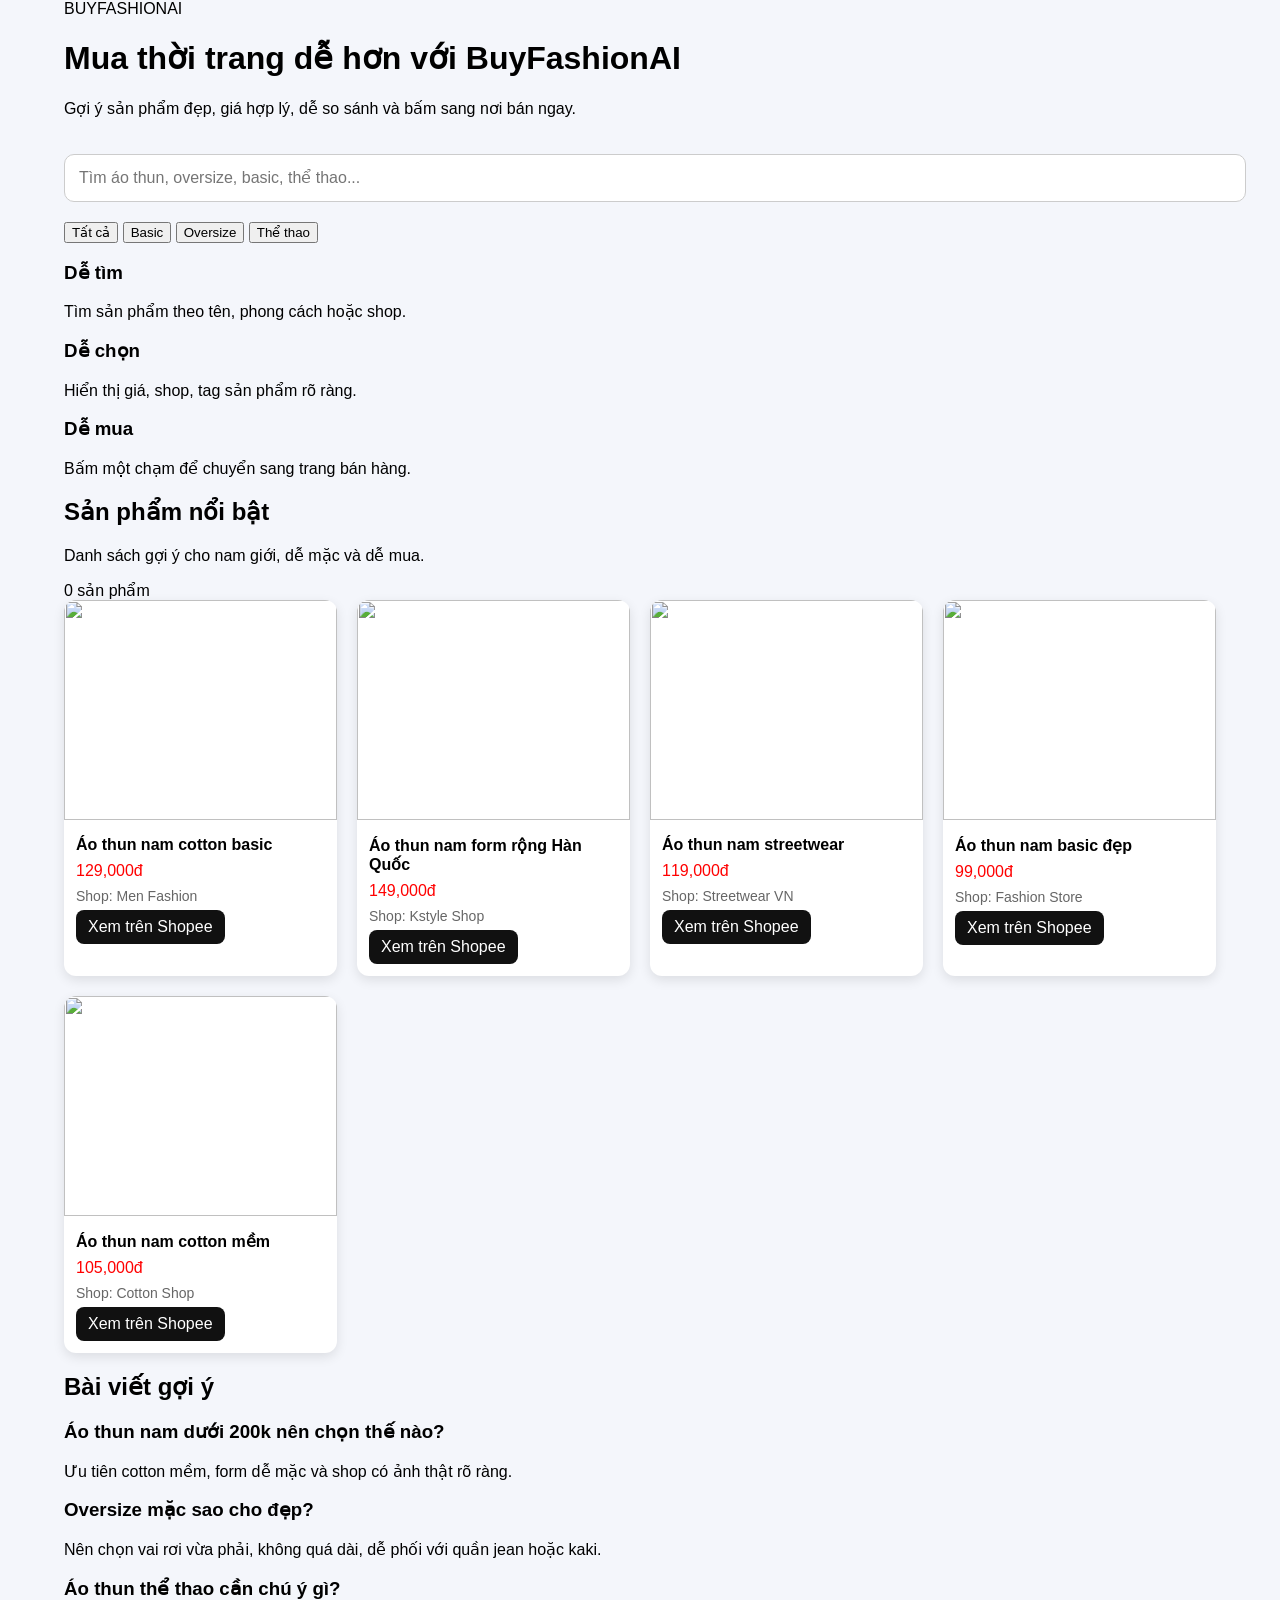
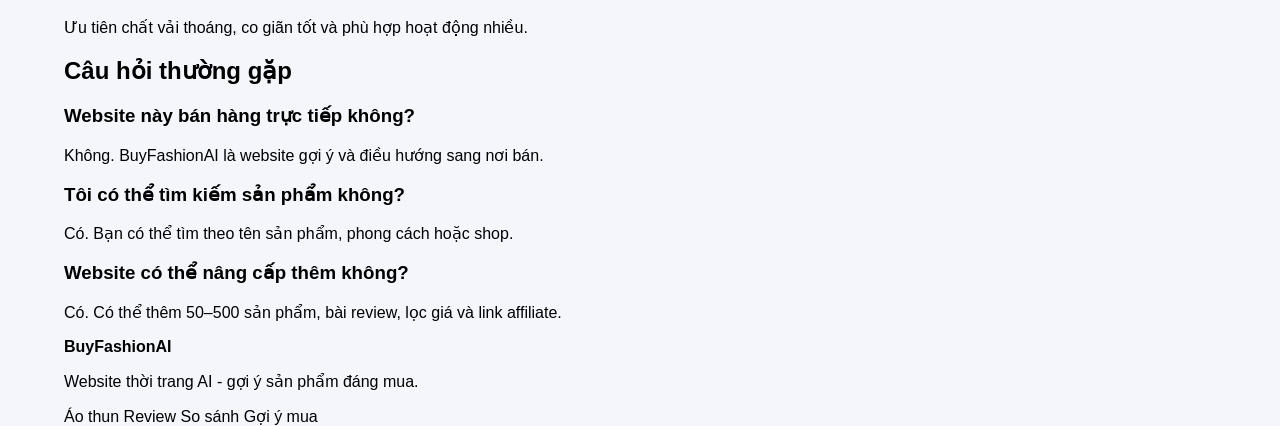
==== index.html @ 0eb7b639 "Update index.html" ====
<!DOCTYPE html>
<html lang="vi">
<head>
  <meta charset="UTF-8" />
  <meta name="viewport" content="width=device-width, initial-scale=1.0" />
  <title>BuyFashionAI</title>
  <meta name="description" content="BuyFashionAI - Website gợi ý sản phẩm thời trang đáng mua, dễ tìm kiếm, dễ chọn mua." />
  <link rel="stylesheet" href="style.css" />
</head>
<body>
  <header class="hero">
    <div class="container">
      <div class="top-badge">BUYFASHIONAI</div>
      <h1>Mua thời trang dễ hơn với BuyFashionAI</h1>
      <p class="hero-text">
        Gợi ý sản phẩm đẹp, giá hợp lý, dễ so sánh và bấm sang nơi bán ngay.
      </p>

      <div class="search-box">
        <input id="searchInput" type="text" placeholder="Tìm áo thun, oversize, basic, thể thao..." />
      </div>

      <div class="filter-row">
        <button class="filter-btn active" data-filter="all">Tất cả</button>
        <button class="filter-btn" data-filter="basic">Basic</button>
        <button class="filter-btn" data-filter="oversize">Oversize</button>
        <button class="filter-btn" data-filter="sport">Thể thao</button>
      </div>
    </div>
  </header>

  <main class="container">
    <section class="info-grid">
      <div class="info-card">
        <h3>Dễ tìm</h3>
        <p>Tìm sản phẩm theo tên, phong cách hoặc shop.</p>
      </div>
      <div class="info-card">
        <h3>Dễ chọn</h3>
        <p>Hiển thị giá, shop, tag sản phẩm rõ ràng.</p>
      </div>
      <div class="info-card">
        <h3>Dễ mua</h3>
        <p>Bấm một chạm để chuyển sang trang bán hàng.</p>
      </div>
    </section>

    <section class="section-head">
      <div>
        <h2>Sản phẩm nổi bật</h2>
        <p>Danh sách gợi ý cho nam giới, dễ mặc và dễ mua.</p>
      </div>
      <div class="count-box">
        <span id="resultCount">0</span> sản phẩm
      </div>
    </section>

    <section id="products" class="products"></section>

    <section class="review-section">
      <h2>Bài viết gợi ý</h2>
      <div class="review-grid">
        <article class="review-card">
          <h3>Áo thun nam dưới 200k nên chọn thế nào?</h3>
          <p>Ưu tiên cotton mềm, form dễ mặc và shop có ảnh thật rõ ràng.</p>
        </article>
        <article class="review-card">
          <h3>Oversize mặc sao cho đẹp?</h3>
          <p>Nên chọn vai rơi vừa phải, không quá dài, dễ phối với quần jean hoặc kaki.</p>
        </article>
        <article class="review-card">
          <h3>Áo thun thể thao cần chú ý gì?</h3>
          <p>Ưu tiên chất vải thoáng, co giãn tốt và phù hợp hoạt động nhiều.</p>
        </article>
      </div>
    </section>

    <section class="faq-section">
      <h2>Câu hỏi thường gặp</h2>
      <div class="faq-item">
        <h3>Website này bán hàng trực tiếp không?</h3>
        <p>Không. BuyFashionAI là website gợi ý và điều hướng sang nơi bán.</p>
      </div>
      <div class="faq-item">
        <h3>Tôi có thể tìm kiếm sản phẩm không?</h3>
        <p>Có. Bạn có thể tìm theo tên sản phẩm, phong cách hoặc shop.</p>
      </div>
      <div class="faq-item">
        <h3>Website có thể nâng cấp thêm không?</h3>
        <p>Có. Có thể thêm 50–500 sản phẩm, bài review, lọc giá và link affiliate.</p>
      </div>
    </section>
  </main>

  <footer class="footer">
    <div class="container footer-inner">
      <div>
        <strong>BuyFashionAI</strong>
        <p>Website thời trang AI - gợi ý sản phẩm đáng mua.</p>
      </div>
      <div class="footer-links">
        <span>Áo thun</span>
        <span>Review</span>
        <span>So sánh</span>
        <span>Gợi ý mua</span>
      </div>
    </div>
  </footer>

  <script src="script.js"></script>
</body>
</html>
---- style.css ----
body{
font-family:Arial;
margin:0;
background:#f4f6fb;
}

.header{
background:#111;
color:white;
text-align:center;
padding:30px;
}

.container{
width:90%;
max-width:1200px;
margin:auto;
}

#searchInput{
width:100%;
padding:14px;
margin:20px 0;
font-size:16px;
border-radius:10px;
border:1px solid #ccc;
}

.products{
display:grid;
grid-template-columns:repeat(auto-fill,minmax(220px,1fr));
gap:20px;
}

.product{
background:white;
border-radius:12px;
overflow:hidden;
box-shadow:0 4px 12px rgba(0,0,0,0.1);
}

.product img{
width:100%;
height:220px;
object-fit:cover;
}

.product-info{
padding:12px;
}

.product-name{
font-weight:bold;
}

.price{
color:red;
margin:8px 0;
}

.shop{
color:#666;
font-size:14px;
}

.btn{
display:inline-block;
background:#111;
color:white;
padding:8px 12px;
border-radius:8px;
text-decoration:none;
margin-top:6px;
}
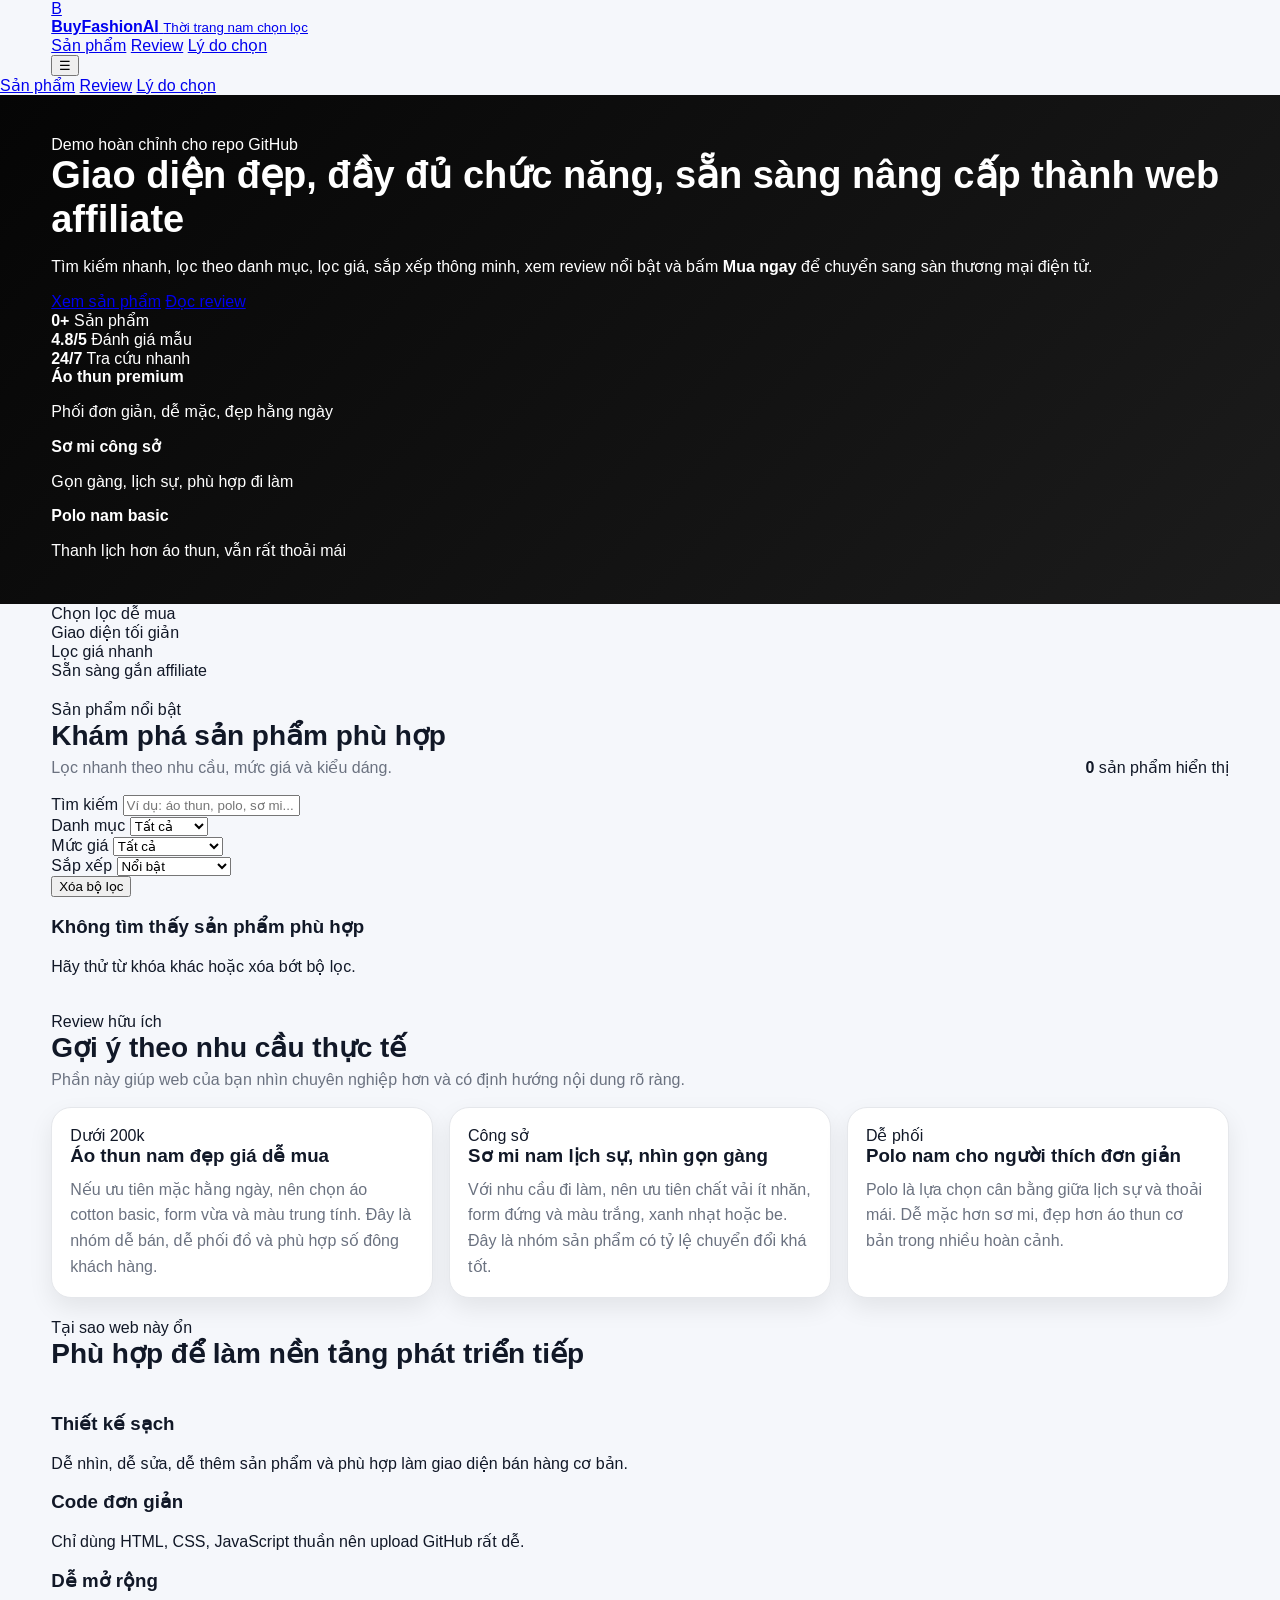
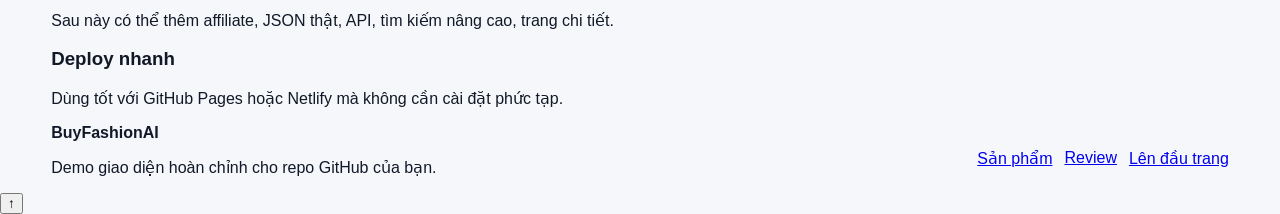
==== commit 18afae11: "Update index.html" ====
--- a/index.html
+++ b/index.html
@@ -3,110 +3,285 @@
 <head>
   <meta charset="UTF-8" />
   <meta name="viewport" content="width=device-width, initial-scale=1.0" />
-  <title>BuyFashionAI</title>
-  <meta name="description" content="BuyFashionAI - Website gợi ý sản phẩm thời trang đáng mua, dễ tìm kiếm, dễ chọn mua." />
+  <title>BuyFashionAI | Gợi ý thời trang thông minh</title>
+  <meta
+    name="description"
+    content="BuyFashionAI - Website gợi ý thời trang nam với giao diện hiện đại, tìm kiếm nhanh, lọc giá, sắp xếp sản phẩm và nút mua ngay."
+  />
+  <meta name="theme-color" content="#111111" />
   <link rel="stylesheet" href="style.css" />
 </head>
 <body>
-  <header class="hero">
-    <div class="container">
-      <div class="top-badge">BUYFASHIONAI</div>
-      <h1>Mua thời trang dễ hơn với BuyFashionAI</h1>
-      <p class="hero-text">
-        Gợi ý sản phẩm đẹp, giá hợp lý, dễ so sánh và bấm sang nơi bán ngay.
-      </p>
-
-      <div class="search-box">
-        <input id="searchInput" type="text" placeholder="Tìm áo thun, oversize, basic, thể thao..." />
-      </div>
-
-      <div class="filter-row">
-        <button class="filter-btn active" data-filter="all">Tất cả</button>
-        <button class="filter-btn" data-filter="basic">Basic</button>
-        <button class="filter-btn" data-filter="oversize">Oversize</button>
-        <button class="filter-btn" data-filter="sport">Thể thao</button>
-      </div>
+  <header class="site-header">
+    <div class="container header-inner">
+      <a href="#" class="brand">
+        <span class="brand-badge">B</span>
+        <div class="brand-text">
+          <strong>BuyFashionAI</strong>
+          <small>Thời trang nam chọn lọc</small>
+        </div>
+      </a>
+
+      <nav class="desktop-nav">
+        <a href="#products-section">Sản phẩm</a>
+        <a href="#reviews-section">Review</a>
+        <a href="#why-section">Lý do chọn</a>
+      </nav>
+
+      <button id="mobileMenuBtn" class="menu-btn" aria-label="Mở menu">
+        ☰
+      </button>
+    </div>
+
+    <div id="mobileMenu" class="mobile-menu">
+      <a href="#products-section">Sản phẩm</a>
+      <a href="#reviews-section">Review</a>
+      <a href="#why-section">Lý do chọn</a>
     </div>
   </header>
 
-  <main class="container">
-    <section class="info-grid">
-      <div class="info-card">
-        <h3>Dễ tìm</h3>
-        <p>Tìm sản phẩm theo tên, phong cách hoặc shop.</p>
-      </div>
-      <div class="info-card">
-        <h3>Dễ chọn</h3>
-        <p>Hiển thị giá, shop, tag sản phẩm rõ ràng.</p>
-      </div>
-      <div class="info-card">
-        <h3>Dễ mua</h3>
-        <p>Bấm một chạm để chuyển sang trang bán hàng.</p>
-      </div>
-    </section>
-
-    <section class="section-head">
-      <div>
-        <h2>Sản phẩm nổi bật</h2>
-        <p>Danh sách gợi ý cho nam giới, dễ mặc và dễ mua.</p>
-      </div>
-      <div class="count-box">
-        <span id="resultCount">0</span> sản phẩm
-      </div>
-    </section>
-
-    <section id="products" class="products"></section>
-
-    <section class="review-section">
-      <h2>Bài viết gợi ý</h2>
-      <div class="review-grid">
-        <article class="review-card">
-          <h3>Áo thun nam dưới 200k nên chọn thế nào?</h3>
-          <p>Ưu tiên cotton mềm, form dễ mặc và shop có ảnh thật rõ ràng.</p>
-        </article>
-        <article class="review-card">
-          <h3>Oversize mặc sao cho đẹp?</h3>
-          <p>Nên chọn vai rơi vừa phải, không quá dài, dễ phối với quần jean hoặc kaki.</p>
-        </article>
-        <article class="review-card">
-          <h3>Áo thun thể thao cần chú ý gì?</h3>
-          <p>Ưu tiên chất vải thoáng, co giãn tốt và phù hợp hoạt động nhiều.</p>
-        </article>
-      </div>
-    </section>
-
-    <section class="faq-section">
-      <h2>Câu hỏi thường gặp</h2>
-      <div class="faq-item">
-        <h3>Website này bán hàng trực tiếp không?</h3>
-        <p>Không. BuyFashionAI là website gợi ý và điều hướng sang nơi bán.</p>
-      </div>
-      <div class="faq-item">
-        <h3>Tôi có thể tìm kiếm sản phẩm không?</h3>
-        <p>Có. Bạn có thể tìm theo tên sản phẩm, phong cách hoặc shop.</p>
-      </div>
-      <div class="faq-item">
-        <h3>Website có thể nâng cấp thêm không?</h3>
-        <p>Có. Có thể thêm 50–500 sản phẩm, bài review, lọc giá và link affiliate.</p>
+  <main>
+    <section class="hero">
+      <div class="container hero-grid">
+        <div class="hero-content">
+          <span class="tag">Demo hoàn chỉnh cho repo GitHub</span>
+          <h1>Giao diện đẹp, đầy đủ chức năng, sẵn sàng nâng cấp thành web affiliate</h1>
+          <p>
+            Tìm kiếm nhanh, lọc theo danh mục, lọc giá, sắp xếp thông minh, xem review nổi bật
+            và bấm <strong>Mua ngay</strong> để chuyển sang sàn thương mại điện tử.
+          </p>
+
+          <div class="hero-actions">
+            <a href="#products-section" class="btn btn-primary">Xem sản phẩm</a>
+            <a href="#reviews-section" class="btn btn-secondary">Đọc review</a>
+          </div>
+
+          <div class="hero-stats">
+            <div class="stat-card">
+              <strong id="heroProductCount">0+</strong>
+              <span>Sản phẩm</span>
+            </div>
+            <div class="stat-card">
+              <strong>4.8/5</strong>
+              <span>Đánh giá mẫu</span>
+            </div>
+            <div class="stat-card">
+              <strong>24/7</strong>
+              <span>Tra cứu nhanh</span>
+            </div>
+          </div>
+        </div>
+
+        <div class="hero-visual">
+          <div class="glass-card">
+            <div class="glass-top">
+              <span class="dot"></span>
+              <span class="dot"></span>
+              <span class="dot"></span>
+            </div>
+
+            <div class="glass-body">
+              <div class="mini-product">
+                <div class="mini-image mini1"></div>
+                <div>
+                  <strong>Áo thun premium</strong>
+                  <p>Phối đơn giản, dễ mặc, đẹp hằng ngày</p>
+                </div>
+              </div>
+              <div class="mini-product">
+                <div class="mini-image mini2"></div>
+                <div>
+                  <strong>Sơ mi công sở</strong>
+                  <p>Gọn gàng, lịch sự, phù hợp đi làm</p>
+                </div>
+              </div>
+              <div class="mini-product">
+                <div class="mini-image mini3"></div>
+                <div>
+                  <strong>Polo nam basic</strong>
+                  <p>Thanh lịch hơn áo thun, vẫn rất thoải mái</p>
+                </div>
+              </div>
+            </div>
+          </div>
+        </div>
+      </div>
+    </section>
+
+    <section class="trust-bar">
+      <div class="container trust-grid">
+        <div>Chọn lọc dễ mua</div>
+        <div>Giao diện tối giản</div>
+        <div>Lọc giá nhanh</div>
+        <div>Sẵn sàng gắn affiliate</div>
+      </div>
+    </section>
+
+    <section id="products-section" class="products-section">
+      <div class="container">
+        <div class="section-head">
+          <div>
+            <span class="section-kicker">Sản phẩm nổi bật</span>
+            <h2>Khám phá sản phẩm phù hợp</h2>
+            <p>Lọc nhanh theo nhu cầu, mức giá và kiểu dáng.</p>
+          </div>
+          <div class="result-box">
+            <strong id="resultCount">0</strong>
+            <span>sản phẩm hiển thị</span>
+          </div>
+        </div>
+
+        <div class="filter-panel">
+          <div class="filter-grid">
+            <div class="filter-item filter-search">
+              <label for="searchInput">Tìm kiếm</label>
+              <input
+                id="searchInput"
+                type="text"
+                placeholder="Ví dụ: áo thun, polo, sơ mi..."
+              />
+            </div>
+
+            <div class="filter-item">
+              <label for="categoryFilter">Danh mục</label>
+              <select id="categoryFilter">
+                <option value="all">Tất cả</option>
+                <option value="Áo thun">Áo thun</option>
+                <option value="Áo polo">Áo polo</option>
+                <option value="Áo sơ mi">Áo sơ mi</option>
+                <option value="Hoodie">Hoodie</option>
+                <option value="Áo khoác">Áo khoác</option>
+              </select>
+            </div>
+
+            <div class="filter-item">
+              <label for="priceFilter">Mức giá</label>
+              <select id="priceFilter">
+                <option value="all">Tất cả</option>
+                <option value="150000">Dưới 150.000đ</option>
+                <option value="200000">Dưới 200.000đ</option>
+                <option value="300000">Dưới 300.000đ</option>
+                <option value="500000">Dưới 500.000đ</option>
+              </select>
+            </div>
+
+            <div class="filter-item">
+              <label for="sortFilter">Sắp xếp</label>
+              <select id="sortFilter">
+                <option value="featured">Nổi bật</option>
+                <option value="price-asc">Giá tăng dần</option>
+                <option value="price-desc">Giá giảm dần</option>
+                <option value="rating-desc">Đánh giá cao</option>
+                <option value="discount-desc">Giảm giá mạnh</option>
+              </select>
+            </div>
+          </div>
+
+          <div class="filter-actions">
+            <button id="clearFiltersBtn" class="btn btn-light">Xóa bộ lọc</button>
+          </div>
+        </div>
+
+        <div id="activeTags" class="active-tags"></div>
+
+        <div id="productsGrid" class="products-grid"></div>
+
+        <div id="emptyState" class="empty-state hidden">
+          <h3>Không tìm thấy sản phẩm phù hợp</h3>
+          <p>Hãy thử từ khóa khác hoặc xóa bớt bộ lọc.</p>
+        </div>
+      </div>
+    </section>
+
+    <section id="reviews-section" class="reviews-section">
+      <div class="container">
+        <div class="section-head">
+          <div>
+            <span class="section-kicker">Review hữu ích</span>
+            <h2>Gợi ý theo nhu cầu thực tế</h2>
+            <p>Phần này giúp web của bạn nhìn chuyên nghiệp hơn và có định hướng nội dung rõ ràng.</p>
+          </div>
+        </div>
+
+        <div class="review-grid">
+          <article class="review-card">
+            <span class="review-badge">Dưới 200k</span>
+            <h3>Áo thun nam đẹp giá dễ mua</h3>
+            <p>
+              Nếu ưu tiên mặc hằng ngày, nên chọn áo cotton basic, form vừa và màu trung tính.
+              Đây là nhóm dễ bán, dễ phối đồ và phù hợp số đông khách hàng.
+            </p>
+          </article>
+
+          <article class="review-card">
+            <span class="review-badge">Công sở</span>
+            <h3>Sơ mi nam lịch sự, nhìn gọn gàng</h3>
+            <p>
+              Với nhu cầu đi làm, nên ưu tiên chất vải ít nhăn, form đứng và màu trắng, xanh nhạt
+              hoặc be. Đây là nhóm sản phẩm có tỷ lệ chuyển đổi khá tốt.
+            </p>
+          </article>
+
+          <article class="review-card">
+            <span class="review-badge">Dễ phối</span>
+            <h3>Polo nam cho người thích đơn giản</h3>
+            <p>
+              Polo là lựa chọn cân bằng giữa lịch sự và thoải mái. Dễ mặc hơn sơ mi, đẹp hơn áo
+              thun cơ bản trong nhiều hoàn cảnh.
+            </p>
+          </article>
+        </div>
+      </div>
+    </section>
+
+    <section id="why-section" class="why-section">
+      <div class="container">
+        <div class="section-head">
+          <div>
+            <span class="section-kicker">Tại sao web này ổn</span>
+            <h2>Phù hợp để làm nền tảng phát triển tiếp</h2>
+          </div>
+        </div>
+
+        <div class="why-grid">
+          <div class="why-card">
+            <h3>Thiết kế sạch</h3>
+            <p>Dễ nhìn, dễ sửa, dễ thêm sản phẩm và phù hợp làm giao diện bán hàng cơ bản.</p>
+          </div>
+          <div class="why-card">
+            <h3>Code đơn giản</h3>
+            <p>Chỉ dùng HTML, CSS, JavaScript thuần nên upload GitHub rất dễ.</p>
+          </div>
+          <div class="why-card">
+            <h3>Dễ mở rộng</h3>
+            <p>Sau này có thể thêm affiliate, JSON thật, API, tìm kiếm nâng cao, trang chi tiết.</p>
+          </div>
+          <div class="why-card">
+            <h3>Deploy nhanh</h3>
+            <p>Dùng tốt với GitHub Pages hoặc Netlify mà không cần cài đặt phức tạp.</p>
+          </div>
+        </div>
       </div>
     </section>
   </main>
 
-  <footer class="footer">
+  <footer class="site-footer">
     <div class="container footer-inner">
       <div>
         <strong>BuyFashionAI</strong>
-        <p>Website thời trang AI - gợi ý sản phẩm đáng mua.</p>
+        <p>Demo giao diện hoàn chỉnh cho repo GitHub của bạn.</p>
       </div>
       <div class="footer-links">
-        <span>Áo thun</span>
-        <span>Review</span>
-        <span>So sánh</span>
-        <span>Gợi ý mua</span>
+        <a href="#products-section">Sản phẩm</a>
+        <a href="#reviews-section">Review</a>
+        <a href="#top">Lên đầu trang</a>
       </div>
     </div>
   </footer>
 
+  <button id="backToTop" class="back-to-top" aria-label="Lên đầu trang">↑</button>
+
+  <script src="data/products.js"></script>
   <script src="script.js"></script>
 </body>
 </html>
--- a/style.css
+++ b/style.css
@@ -1,74 +1,301 @@
-body{
-font-family:Arial;
-margin:0;
-background:#f4f6fb;
-}
-
-.header{
-background:#111;
-color:white;
-text-align:center;
-padding:30px;
-}
-
-.container{
-width:90%;
-max-width:1200px;
-margin:auto;
-}
-
-#searchInput{
-width:100%;
-padding:14px;
-margin:20px 0;
-font-size:16px;
-border-radius:10px;
-border:1px solid #ccc;
-}
-
-.products{
-display:grid;
-grid-template-columns:repeat(auto-fill,minmax(220px,1fr));
-gap:20px;
-}
-
-.product{
-background:white;
-border-radius:12px;
-overflow:hidden;
-box-shadow:0 4px 12px rgba(0,0,0,0.1);
-}
-
-.product img{
-width:100%;
-height:220px;
-object-fit:cover;
-}
-
-.product-info{
-padding:12px;
-}
-
-.product-name{
-font-weight:bold;
-}
-
-.price{
-color:red;
-margin:8px 0;
-}
-
-.shop{
-color:#666;
-font-size:14px;
-}
-
-.btn{
-display:inline-block;
-background:#111;
-color:white;
-padding:8px 12px;
-border-radius:8px;
-text-decoration:none;
-margin-top:6px;
-}
+ * {
+  box-sizing: border-box;
+}
+
+:root {
+  --bg: #f5f7fb;
+  --card: #ffffff;
+  --text: #111827;
+  --muted: #6b7280;
+  --line: #e5e7eb;
+  --dark: #111111;
+  --price: #dc2626;
+  --soft: #f1f5f9;
+  --shadow: 0 10px 24px rgba(0,0,0,0.08);
+}
+
+body {
+  margin: 0;
+  font-family: Arial, sans-serif;
+  background: var(--bg);
+  color: var(--text);
+}
+
+.container {
+  width: 92%;
+  max-width: 1180px;
+  margin: 0 auto;
+}
+
+.hero {
+  background: linear-gradient(135deg, #050505, #1c1c1c);
+  color: white;
+  padding: 40px 0 28px;
+}
+
+.top-badge {
+  display: inline-block;
+  padding: 8px 12px;
+  background: rgba(255,255,255,0.12);
+  border-radius: 999px;
+  font-size: 12px;
+  letter-spacing: 1px;
+  margin-bottom: 14px;
+}
+
+.hero h1 {
+  margin: 0 0 10px;
+  font-size: 38px;
+  line-height: 1.15;
+}
+
+.hero-text {
+  margin: 0 0 18px;
+  color: rgba(255,255,255,0.82);
+  max-width: 700px;
+  line-height: 1.6;
+}
+
+.search-box input {
+  width: 100%;
+  border: none;
+  outline: none;
+  border-radius: 18px;
+  padding: 16px 18px;
+  font-size: 16px;
+  margin-bottom: 16px;
+}
+
+.filter-row {
+  display: flex;
+  gap: 10px;
+  flex-wrap: wrap;
+}
+
+.filter-btn {
+  border: 1px solid rgba(255,255,255,0.24);
+  background: transparent;
+  color: white;
+  padding: 10px 14px;
+  border-radius: 999px;
+  cursor: pointer;
+}
+
+.filter-btn.active {
+  background: white;
+  color: #111;
+}
+
+.info-grid {
+  display: grid;
+  grid-template-columns: repeat(auto-fit, minmax(220px, 1fr));
+  gap: 16px;
+  margin: 24px 0 8px;
+}
+
+.info-card {
+  background: var(--card);
+  border: 1px solid var(--line);
+  border-radius: 20px;
+  padding: 18px;
+  box-shadow: var(--shadow);
+}
+
+.info-card h3 {
+  margin: 0 0 8px;
+}
+
+.info-card p {
+  margin: 0;
+  color: var(--muted);
+  line-height: 1.6;
+}
+
+.section-head {
+  display: flex;
+  justify-content: space-between;
+  align-items: end;
+  gap: 16px;
+  padding: 20px 0 18px;
+}
+
+.section-head h2 {
+  margin: 0 0 6px;
+  font-size: 28px;
+}
+
+.section-head p {
+  margin: 0;
+  color: var(--muted);
+}
+
+.count-box {
+  background: var(--card);
+  border: 1px solid var(--line);
+  border-radius: 14px;
+  padding: 10px 14px;
+  font-weight: bold;
+  white-space: nowrap;
+}
+
+.products {
+  display: grid;
+  grid-template-columns: repeat(auto-fit, minmax(235px, 1fr));
+  gap: 18px;
+  padding-bottom: 24px;
+}
+
+.product-card {
+  background: var(--card);
+  border-radius: 22px;
+  overflow: hidden;
+  border: 1px solid var(--line);
+  box-shadow: var(--shadow);
+}
+
+.product-image {
+  width: 100%;
+  height: 240px;
+  object-fit: cover;
+  display: block;
+  background: #ddd;
+}
+
+.product-body {
+  padding: 14px;
+}
+
+.product-tag {
+  display: inline-block;
+  font-size: 12px;
+  background: var(--soft);
+  color: #334155;
+  padding: 6px 10px;
+  border-radius: 999px;
+  margin-bottom: 10px;
+}
+
+.product-name {
+  font-size: 20px;
+  font-weight: bold;
+  margin: 0 0 10px;
+  line-height: 1.35;
+  min-height: 54px;
+}
+
+.product-price {
+  color: var(--price);
+  font-size: 28px;
+  font-weight: bold;
+  margin-bottom: 8px;
+}
+
+.product-shop {
+  color: var(--muted);
+  font-size: 14px;
+  margin-bottom: 14px;
+}
+
+.btn-main {
+  display: block;
+  text-align: center;
+  text-decoration: none;
+  background: var(--dark);
+  color: white;
+  padding: 12px 14px;
+  border-radius: 14px;
+  font-weight: bold;
+}
+
+.review-section,
+.faq-section {
+  margin: 10px 0 28px;
+}
+
+.review-section h2,
+.faq-section h2 {
+  margin-bottom: 16px;
+}
+
+.review-grid {
+  display: grid;
+  grid-template-columns: repeat(auto-fit, minmax(240px, 1fr));
+  gap: 16px;
+}
+
+.review-card,
+.faq-item {
+  background: white;
+  border: 1px solid var(--line);
+  border-radius: 20px;
+  padding: 18px;
+  box-shadow: var(--shadow);
+}
+
+.review-card h3,
+.faq-item h3 {
+  margin-top: 0;
+  margin-bottom: 10px;
+}
+
+.review-card p,
+.faq-item p {
+  margin: 0;
+  color: var(--muted);
+  line-height: 1.6;
+}
+
+.footer {
+  background: #0f172a;
+  color: white;
+  margin-top: 36px;
+  padding: 24px 0;
+}
+
+.footer-inner {
+  display: flex;
+  justify-content: space-between;
+  gap: 20px;
+  flex-wrap: wrap;
+}
+
+.footer p {
+  margin: 8px 0 0;
+  color: rgba(255,255,255,0.75);
+}
+
+.footer-links {
+  display: flex;
+  gap: 12px;
+  flex-wrap: wrap;
+  align-items: center;
+  color: rgba(255,255,255,0.88);
+}
+
+.no-result {
+  background: white;
+  padding: 18px;
+  border-radius: 16px;
+  border: 1px solid var(--line);
+  color: var(--muted);
+}
+
+@media (max-width: 640px) {
+  .hero h1 {
+    font-size: 30px;
+  }
+
+  .section-head {
+    flex-direction: column;
+    align-items: stretch;
+  }
+
+  .product-name {
+    font-size: 18px;
+    min-height: auto;
+  }
+
+  .product-price {
+    font-size: 24px;
+  }
+}
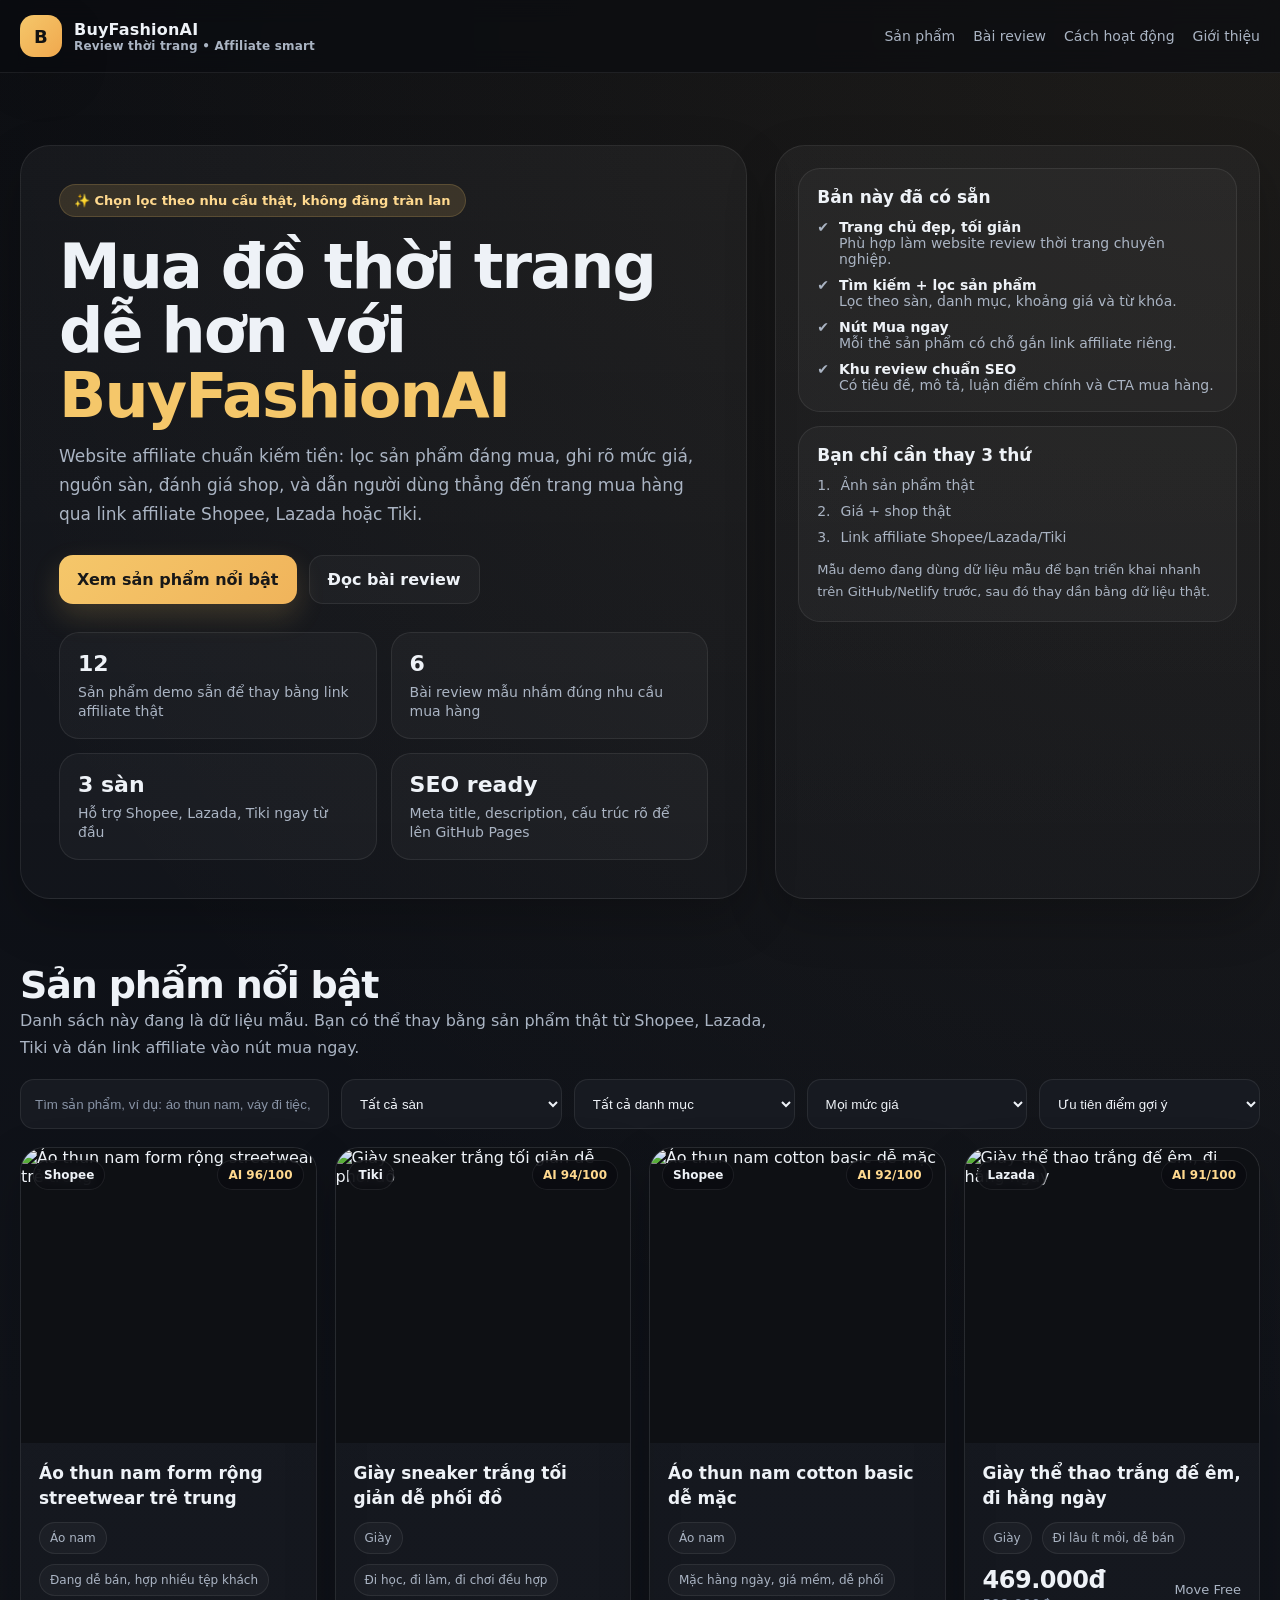
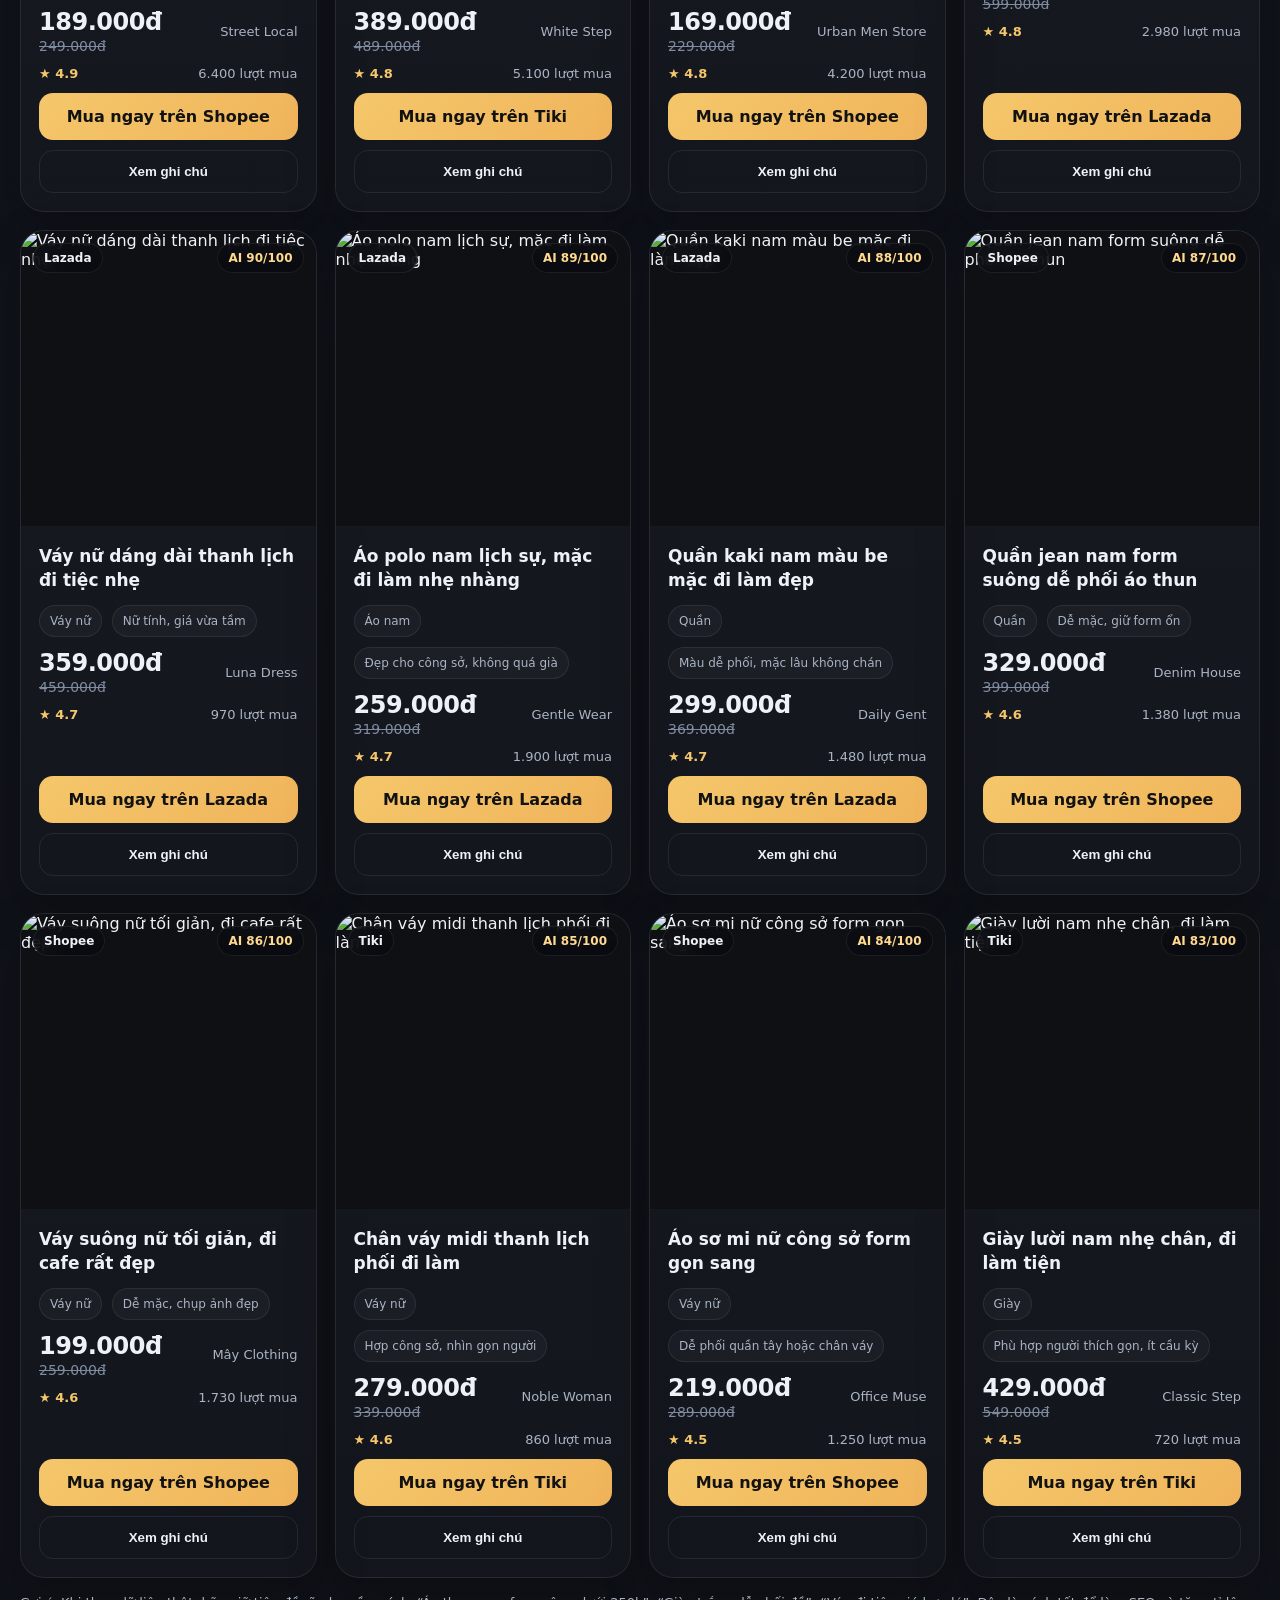
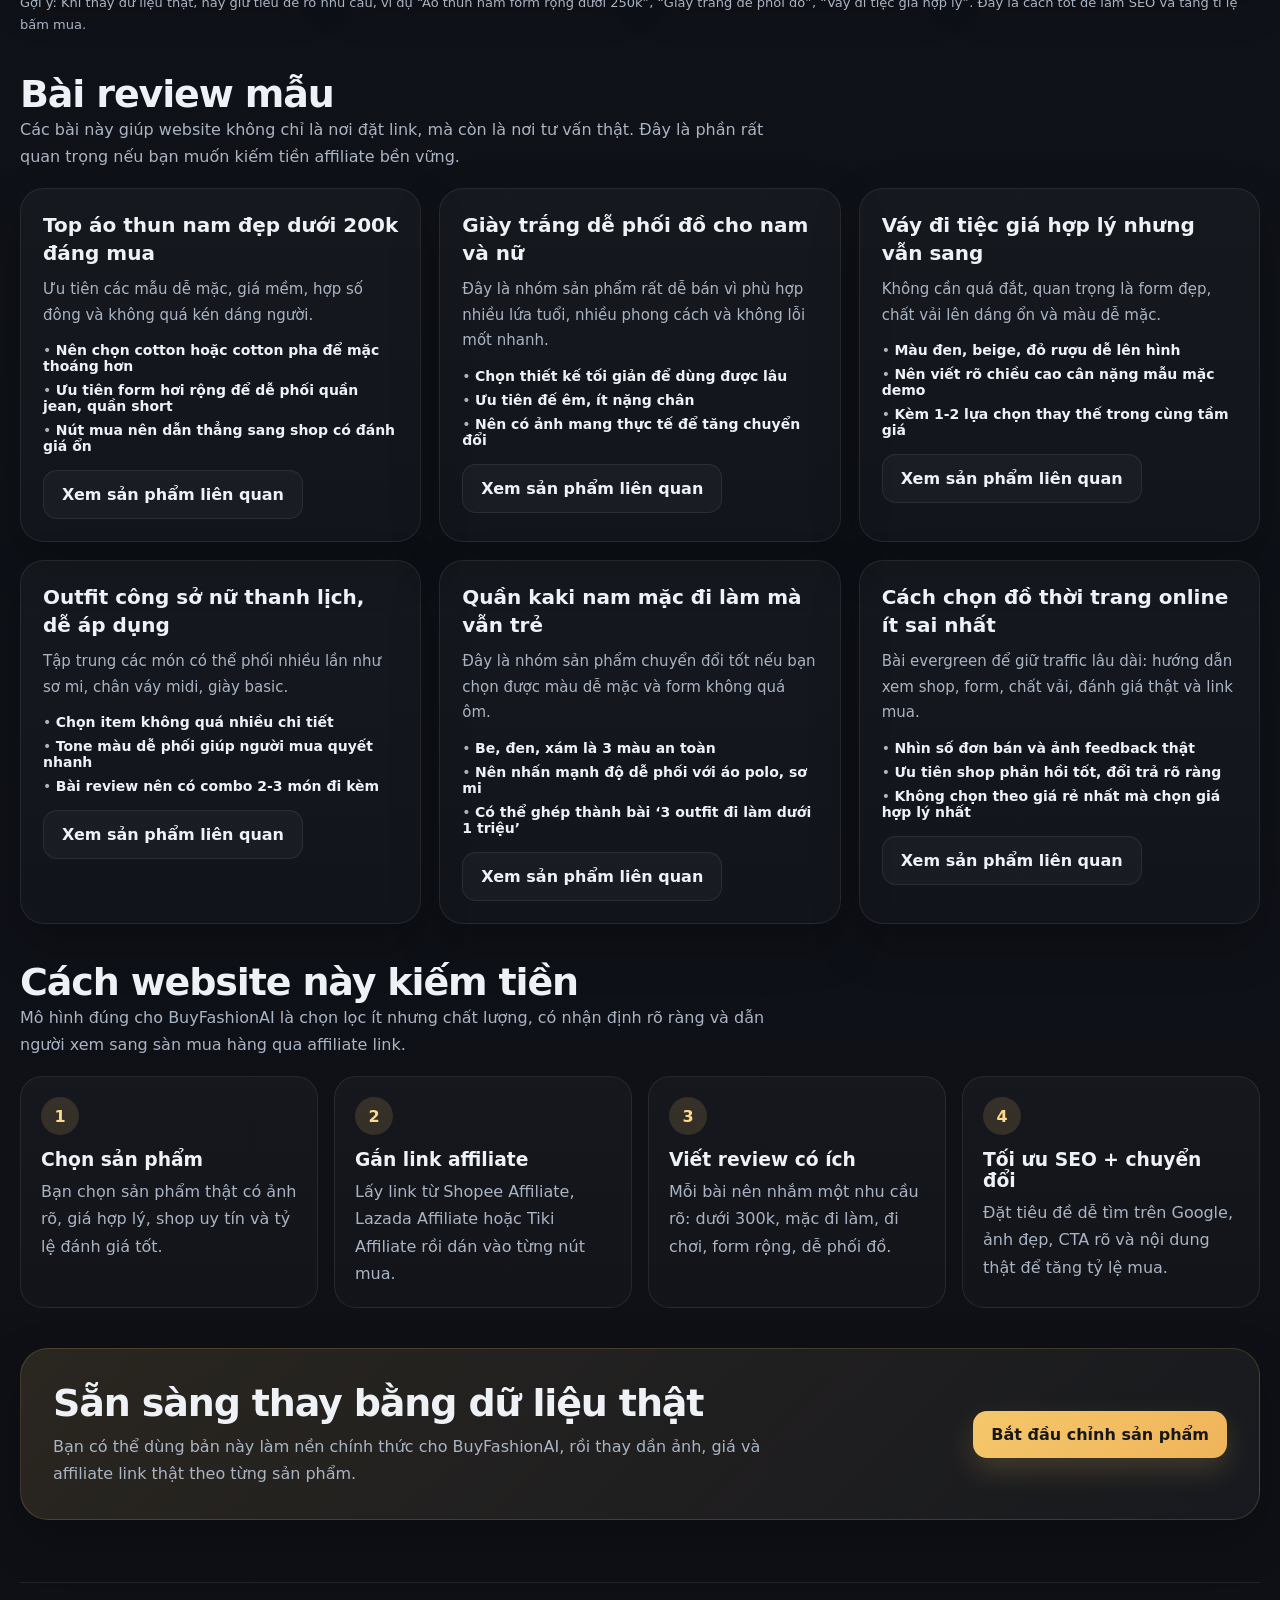
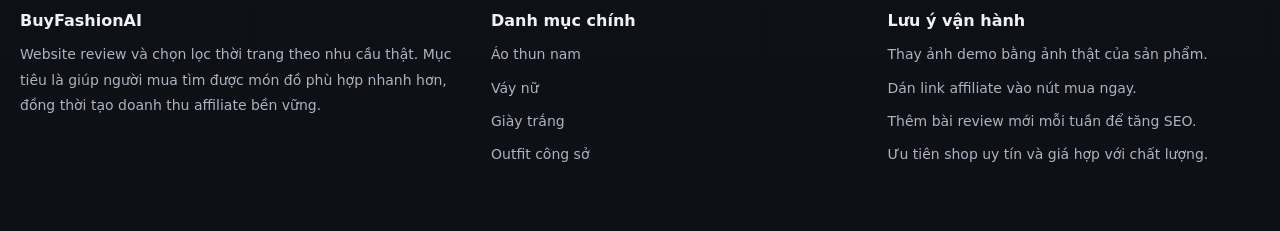
==== commit 770fdd8b: "Update index.html" ====
--- a/index.html
+++ b/index.html
@@ -1,287 +1,1123 @@
- <!DOCTYPE html>
+ <!doctype html>
 <html lang="vi">
 <head>
   <meta charset="UTF-8" />
   <meta name="viewport" content="width=device-width, initial-scale=1.0" />
-  <title>BuyFashionAI | Gợi ý thời trang thông minh</title>
-  <meta
-    name="description"
-    content="BuyFashionAI - Website gợi ý thời trang nam với giao diện hiện đại, tìm kiếm nhanh, lọc giá, sắp xếp sản phẩm và nút mua ngay."
-  />
+  <title>BuyFashionAI - Review thời trang, chọn đồ đáng mua</title>
+  <meta name="description" content="BuyFashionAI là website review và gợi ý thời trang theo nhu cầu thật: giá hợp lý, shop uy tín, ảnh thật, link mua nhanh tới Shopee, Lazada, Tiki." />
+  <meta name="keywords" content="BuyFashionAI, review thời trang, affiliate shopee, affiliate lazada, affiliate tiki, áo thun nam, váy nữ, giày trắng" />
   <meta name="theme-color" content="#111111" />
-  <link rel="stylesheet" href="style.css" />
+  <meta property="og:title" content="BuyFashionAI" />
+  <meta property="og:description" content="Review thời trang thông minh, chọn nhanh sản phẩm đáng mua." />
+  <meta property="og:type" content="website" />
+  <style>
+    :root {
+      --bg: #0f1115;
+      --panel: #171a21;
+      --card: #1d212b;
+      --soft: #252b38;
+      --text: #eef2f7;
+      --muted: #aab4c3;
+      --line: rgba(255,255,255,0.08);
+      --brand: #f5c76a;
+      --brand-2: #ffd98f;
+      --danger: #ff7878;
+      --ok: #8fd694;
+      --shadow: 0 20px 50px rgba(0,0,0,0.22);
+      --radius: 22px;
+      --radius-sm: 14px;
+      --max: 1240px;
+    }
+
+    * { box-sizing: border-box; }
+    html { scroll-behavior: smooth; }
+    body {
+      margin: 0;
+      font-family: Inter, ui-sans-serif, system-ui, -apple-system, BlinkMacSystemFont, "Segoe UI", sans-serif;
+      background:
+        radial-gradient(circle at top right, rgba(245, 199, 106, 0.08), transparent 28%),
+        linear-gradient(180deg, #0b0d12, #10131a 28%, #0e1016 100%);
+      color: var(--text);
+    }
+
+    a { color: inherit; text-decoration: none; }
+    img { display: block; max-width: 100%; }
+    .container { width: min(var(--max), calc(100% - 32px)); margin: 0 auto; }
+
+    .nav {
+      position: sticky;
+      top: 0;
+      z-index: 50;
+      backdrop-filter: blur(12px);
+      background: rgba(10, 12, 17, 0.7);
+      border-bottom: 1px solid var(--line);
+    }
+
+    .nav-inner {
+      display: flex;
+      align-items: center;
+      justify-content: space-between;
+      gap: 16px;
+      min-height: 72px;
+    }
+
+    .logo {
+      display: flex;
+      align-items: center;
+      gap: 12px;
+      font-weight: 800;
+      letter-spacing: 0.2px;
+    }
+
+    .logo-mark {
+      width: 42px;
+      height: 42px;
+      border-radius: 14px;
+      display: grid;
+      place-items: center;
+      background: linear-gradient(135deg, var(--brand), #f0a84e);
+      color: #121212;
+      font-size: 18px;
+      box-shadow: var(--shadow);
+    }
+
+    .nav-links {
+      display: flex;
+      gap: 18px;
+      color: var(--muted);
+      font-size: 14px;
+      flex-wrap: wrap;
+      justify-content: flex-end;
+    }
+
+    .nav-links a:hover { color: var(--text); }
+
+    .hero {
+      padding: 72px 0 36px;
+    }
+
+    .hero-grid {
+      display: grid;
+      grid-template-columns: 1.2fr 0.8fr;
+      gap: 28px;
+      align-items: stretch;
+    }
+
+    .hero-card, .hero-side {
+      background: linear-gradient(180deg, rgba(255,255,255,0.04), rgba(255,255,255,0.02));
+      border: 1px solid var(--line);
+      border-radius: 30px;
+      box-shadow: var(--shadow);
+    }
+
+    .hero-card {
+      padding: 38px;
+      position: relative;
+      overflow: hidden;
+    }
+
+    .badge {
+      display: inline-flex;
+      align-items: center;
+      gap: 8px;
+      background: rgba(245, 199, 106, 0.14);
+      color: var(--brand-2);
+      border: 1px solid rgba(245, 199, 106, 0.18);
+      border-radius: 999px;
+      padding: 8px 14px;
+      font-size: 13px;
+      font-weight: 700;
+    }
+
+    h1 {
+      font-size: clamp(34px, 5vw, 62px);
+      line-height: 1.04;
+      margin: 18px 0 14px;
+      letter-spacing: -0.03em;
+    }
+
+    .hero p {
+      font-size: 17px;
+      line-height: 1.7;
+      color: var(--muted);
+      max-width: 760px;
+      margin: 0;
+    }
+
+    .hero-actions {
+      display: flex;
+      gap: 12px;
+      flex-wrap: wrap;
+      margin-top: 26px;
+    }
+
+    .btn {
+      border: 0;
+      outline: none;
+      border-radius: 14px;
+      padding: 14px 18px;
+      font-weight: 800;
+      cursor: pointer;
+      transition: transform .2s ease, opacity .2s ease, box-shadow .2s ease;
+      display: inline-flex;
+      align-items: center;
+      justify-content: center;
+      gap: 10px;
+    }
+
+    .btn:hover { transform: translateY(-1px); }
+    .btn-primary {
+      background: linear-gradient(135deg, var(--brand), #f0b45b);
+      color: #181818;
+      box-shadow: 0 12px 28px rgba(245,199,106,0.18);
+    }
+    .btn-secondary {
+      background: rgba(255,255,255,0.03);
+      color: var(--text);
+      border: 1px solid var(--line);
+    }
+
+    .hero-mini-grid {
+      display: grid;
+      grid-template-columns: repeat(2,1fr);
+      gap: 14px;
+      margin-top: 28px;
+    }
+
+    .mini-card {
+      background: rgba(255,255,255,0.03);
+      border: 1px solid var(--line);
+      border-radius: 20px;
+      padding: 18px;
+    }
+
+    .mini-card strong { display: block; font-size: 22px; margin-bottom: 6px; }
+    .mini-card span { color: var(--muted); font-size: 14px; }
+
+    .hero-side {
+      padding: 22px;
+      display: grid;
+      gap: 14px;
+      align-content: start;
+    }
+
+    .side-block {
+      background: rgba(255,255,255,0.03);
+      border: 1px solid var(--line);
+      border-radius: 22px;
+      padding: 18px;
+    }
+
+    .side-title {
+      margin: 0 0 12px;
+      font-size: 17px;
+    }
+
+    .check-list {
+      list-style: none;
+      padding: 0;
+      margin: 0;
+      display: grid;
+      gap: 10px;
+      color: var(--muted);
+      font-size: 14px;
+    }
+
+    .check-list li {
+      display: flex;
+      gap: 10px;
+      align-items: flex-start;
+    }
+
+    .check-list b { color: var(--text); }
+
+    .section {
+      padding: 28px 0 8px;
+    }
+
+    .section-head {
+      display: flex;
+      align-items: end;
+      justify-content: space-between;
+      gap: 16px;
+      margin-bottom: 18px;
+      flex-wrap: wrap;
+    }
+
+    .section h2 {
+      font-size: clamp(26px, 3vw, 38px);
+      margin: 0;
+      letter-spacing: -0.03em;
+    }
+
+    .section-sub {
+      color: var(--muted);
+      max-width: 760px;
+      line-height: 1.7;
+    }
+
+    .toolbar {
+      display: grid;
+      grid-template-columns: 1.4fr repeat(4, minmax(120px, 1fr));
+      gap: 12px;
+      margin: 16px 0 18px;
+    }
+
+    .field {
+      background: var(--panel);
+      border: 1px solid var(--line);
+      border-radius: 14px;
+      padding: 14px 14px;
+      color: var(--text);
+      width: 100%;
+      min-height: 50px;
+    }
+
+    .field::placeholder { color: #8893a5; }
+
+    .card-grid {
+      display: grid;
+      grid-template-columns: repeat(4, 1fr);
+      gap: 18px;
+    }
+
+    .product-card {
+      background: linear-gradient(180deg, rgba(255,255,255,0.03), rgba(255,255,255,0.02));
+      border: 1px solid var(--line);
+      border-radius: 24px;
+      overflow: hidden;
+      box-shadow: var(--shadow);
+      display: flex;
+      flex-direction: column;
+      min-height: 100%;
+    }
+
+    .product-media {
+      aspect-ratio: 1 / 1;
+      background: #0e1014;
+      overflow: hidden;
+      position: relative;
+    }
+
+    .product-media img {
+      width: 100%;
+      height: 100%;
+      object-fit: cover;
+      transition: transform .4s ease;
+    }
+
+    .product-card:hover .product-media img { transform: scale(1.04); }
+
+    .source-pill, .score-pill {
+      position: absolute;
+      top: 12px;
+      left: 12px;
+      background: rgba(10,12,17,0.82);
+      color: var(--text);
+      border: 1px solid var(--line);
+      border-radius: 999px;
+      padding: 7px 10px;
+      font-size: 12px;
+      font-weight: 700;
+      backdrop-filter: blur(8px);
+    }
+
+    .score-pill {
+      left: auto;
+      right: 12px;
+      color: var(--brand-2);
+    }
+
+    .product-body {
+      padding: 18px;
+      display: flex;
+      flex-direction: column;
+      gap: 12px;
+      flex: 1;
+    }
+
+    .product-title {
+      margin: 0;
+      font-size: 17px;
+      line-height: 1.45;
+      min-height: 48px;
+    }
+
+    .meta-row {
+      display: flex;
+      gap: 10px;
+      flex-wrap: wrap;
+      color: var(--muted);
+      font-size: 13px;
+    }
+
+    .tag {
+      display: inline-flex;
+      align-items: center;
+      gap: 8px;
+      padding: 8px 10px;
+      border-radius: 999px;
+      background: rgba(255,255,255,0.03);
+      border: 1px solid var(--line);
+      font-size: 12px;
+      color: var(--muted);
+    }
+
+    .price-row {
+      display: flex;
+      align-items: center;
+      justify-content: space-between;
+      gap: 12px;
+      flex-wrap: wrap;
+    }
+
+    .price {
+      font-size: 24px;
+      font-weight: 900;
+      letter-spacing: -0.02em;
+    }
+
+    .old-price {
+      color: #7f8ba0;
+      text-decoration: line-through;
+      font-size: 14px;
+      margin-top: 2px;
+    }
+
+    .shop {
+      color: var(--muted);
+      font-size: 13px;
+    }
+
+    .rating-row {
+      display: flex;
+      justify-content: space-between;
+      align-items: center;
+      gap: 12px;
+      font-size: 13px;
+    }
+
+    .stars { color: var(--brand); font-weight: 800; }
+
+    .card-actions {
+      display: grid;
+      grid-template-columns: 1fr;
+      gap: 10px;
+      margin-top: auto;
+    }
+
+    .btn-buy {
+      width: 100%;
+      background: linear-gradient(135deg, var(--brand), #f0b45b);
+      color: #121212;
+      padding: 14px 16px;
+      border-radius: 14px;
+      font-weight: 900;
+    }
+
+    .btn-outline {
+      width: 100%;
+      background: transparent;
+      color: var(--text);
+      border: 1px solid var(--line);
+      padding: 13px 16px;
+      border-radius: 14px;
+      font-weight: 800;
+    }
+
+    .review-grid {
+      display: grid;
+      grid-template-columns: repeat(3, 1fr);
+      gap: 18px;
+    }
+
+    .review-card {
+      background: linear-gradient(180deg, rgba(255,255,255,0.03), rgba(255,255,255,0.02));
+      border: 1px solid var(--line);
+      border-radius: 24px;
+      padding: 22px;
+      box-shadow: var(--shadow);
+    }
+
+    .review-card h3 {
+      margin: 0 0 10px;
+      font-size: 20px;
+      line-height: 1.4;
+    }
+
+    .review-card p {
+      margin: 0 0 14px;
+      color: var(--muted);
+      line-height: 1.7;
+      font-size: 15px;
+    }
+
+    .review-points {
+      display: grid;
+      gap: 8px;
+      margin-bottom: 16px;
+      font-size: 14px;
+      color: var(--muted);
+    }
+
+    .review-points span { color: var(--text); font-weight: 700; }
+
+    .steps {
+      display: grid;
+      grid-template-columns: repeat(4,1fr);
+      gap: 16px;
+    }
+
+    .step {
+      background: linear-gradient(180deg, rgba(255,255,255,0.03), rgba(255,255,255,0.02));
+      border: 1px solid var(--line);
+      border-radius: 22px;
+      padding: 20px;
+    }
+
+    .step-index {
+      width: 38px;
+      height: 38px;
+      border-radius: 50%;
+      display: grid;
+      place-items: center;
+      background: rgba(245,199,106,0.14);
+      color: var(--brand-2);
+      font-weight: 900;
+      margin-bottom: 14px;
+    }
+
+    .step h3 { margin: 0 0 8px; }
+    .step p { margin: 0; color: var(--muted); line-height: 1.7; }
+
+    .cta {
+      margin: 40px 0 12px;
+      padding: 32px;
+      border-radius: 28px;
+      background: linear-gradient(135deg, rgba(245,199,106,0.12), rgba(255,255,255,0.04));
+      border: 1px solid rgba(245,199,106,0.18);
+      box-shadow: var(--shadow);
+      display: flex;
+      justify-content: space-between;
+      gap: 20px;
+      align-items: center;
+      flex-wrap: wrap;
+    }
+
+    .cta h2 { margin: 0 0 8px; }
+    .cta p { margin: 0; color: var(--muted); max-width: 760px; line-height: 1.7; }
+
+    .footer {
+      padding: 42px 0 64px;
+      color: var(--muted);
+    }
+
+    .footer-grid {
+      display: grid;
+      grid-template-columns: 1.2fr 1fr 1fr;
+      gap: 24px;
+      border-top: 1px solid var(--line);
+      padding-top: 28px;
+    }
+
+    .footer h4 { color: var(--text); margin: 0 0 12px; }
+    .footer p, .footer li {
+      margin: 0;
+      line-height: 1.8;
+      font-size: 14px;
+    }
+
+    .footer ul {
+      list-style: none;
+      padding: 0;
+      margin: 0;
+      display: grid;
+      gap: 8px;
+    }
+
+    .empty {
+      display: none;
+      background: rgba(255,255,255,0.03);
+      border: 1px dashed var(--line);
+      border-radius: 22px;
+      padding: 26px;
+      color: var(--muted);
+      text-align: center;
+      margin-top: 10px;
+    }
+
+    .note {
+      margin-top: 14px;
+      color: var(--muted);
+      font-size: 13px;
+      line-height: 1.7;
+    }
+
+    @media (max-width: 1100px) {
+      .hero-grid, .footer-grid { grid-template-columns: 1fr; }
+      .card-grid { grid-template-columns: repeat(3, 1fr); }
+      .review-grid { grid-template-columns: repeat(2, 1fr); }
+      .steps { grid-template-columns: repeat(2, 1fr); }
+      .toolbar { grid-template-columns: 1fr 1fr 1fr; }
+    }
+
+    @media (max-width: 760px) {
+      .nav-inner { align-items: flex-start; padding: 12px 0; }
+      .nav-links { gap: 12px; }
+      .hero { padding-top: 36px; }
+      .hero-card { padding: 24px; }
+      .hero-mini-grid { grid-template-columns: 1fr; }
+      .card-grid, .review-grid, .steps, .toolbar { grid-template-columns: 1fr; }
+      .cta { padding: 24px; }
+      h1 { font-size: 36px; }
+    }
+  </style>
 </head>
 <body>
-  <header class="site-header">
-    <div class="container header-inner">
-      <a href="#" class="brand">
-        <span class="brand-badge">B</span>
-        <div class="brand-text">
-          <strong>BuyFashionAI</strong>
-          <small>Thời trang nam chọn lọc</small>
+  <nav class="nav">
+    <div class="container nav-inner">
+      <a class="logo" href="#top" aria-label="BuyFashionAI home">
+        <div class="logo-mark">B</div>
+        <div>
+          <div>BuyFashionAI</div>
+          <div style="font-size:12px;color:var(--muted);font-weight:600;">Review thời trang • Affiliate smart</div>
         </div>
       </a>
-
-      <nav class="desktop-nav">
-        <a href="#products-section">Sản phẩm</a>
-        <a href="#reviews-section">Review</a>
-        <a href="#why-section">Lý do chọn</a>
-      </nav>
-
-      <button id="mobileMenuBtn" class="menu-btn" aria-label="Mở menu">
-        ☰
-      </button>
+      <div class="nav-links">
+        <a href="#products">Sản phẩm</a>
+        <a href="#reviews">Bài review</a>
+        <a href="#how">Cách hoạt động</a>
+        <a href="#about">Giới thiệu</a>
+      </div>
     </div>
-
-    <div id="mobileMenu" class="mobile-menu">
-      <a href="#products-section">Sản phẩm</a>
-      <a href="#reviews-section">Review</a>
-      <a href="#why-section">Lý do chọn</a>
-    </div>
-  </header>
-
-  <main>
+  </nav>
+
+  <main id="top">
     <section class="hero">
       <div class="container hero-grid">
-        <div class="hero-content">
-          <span class="tag">Demo hoàn chỉnh cho repo GitHub</span>
-          <h1>Giao diện đẹp, đầy đủ chức năng, sẵn sàng nâng cấp thành web affiliate</h1>
+        <div class="hero-card">
+          <div class="badge">✨ Chọn lọc theo nhu cầu thật, không đăng tràn lan</div>
+          <h1>Mua đồ thời trang dễ hơn với <span style="color:var(--brand)">BuyFashionAI</span></h1>
           <p>
-            Tìm kiếm nhanh, lọc theo danh mục, lọc giá, sắp xếp thông minh, xem review nổi bật
-            và bấm <strong>Mua ngay</strong> để chuyển sang sàn thương mại điện tử.
+            Website affiliate chuẩn kiếm tiền: lọc sản phẩm đáng mua, ghi rõ mức giá, nguồn sàn, đánh giá shop,
+            và dẫn người dùng thẳng đến trang mua hàng qua link affiliate Shopee, Lazada hoặc Tiki.
           </p>
-
           <div class="hero-actions">
-            <a href="#products-section" class="btn btn-primary">Xem sản phẩm</a>
-            <a href="#reviews-section" class="btn btn-secondary">Đọc review</a>
-          </div>
-
-          <div class="hero-stats">
-            <div class="stat-card">
-              <strong id="heroProductCount">0+</strong>
-              <span>Sản phẩm</span>
+            <a class="btn btn-primary" href="#products">Xem sản phẩm nổi bật</a>
+            <a class="btn btn-secondary" href="#reviews">Đọc bài review</a>
+          </div>
+          <div class="hero-mini-grid">
+            <div class="mini-card">
+              <strong id="statProducts">12</strong>
+              <span>Sản phẩm demo sẵn để thay bằng link affiliate thật</span>
             </div>
-            <div class="stat-card">
-              <strong>4.8/5</strong>
-              <span>Đánh giá mẫu</span>
+            <div class="mini-card">
+              <strong>6</strong>
+              <span>Bài review mẫu nhắm đúng nhu cầu mua hàng</span>
             </div>
-            <div class="stat-card">
-              <strong>24/7</strong>
-              <span>Tra cứu nhanh</span>
+            <div class="mini-card">
+              <strong>3 sàn</strong>
+              <span>Hỗ trợ Shopee, Lazada, Tiki ngay từ đầu</span>
             </div>
+            <div class="mini-card">
+              <strong>SEO ready</strong>
+              <span>Meta title, description, cấu trúc rõ để lên GitHub Pages</span>
+            </div>
           </div>
         </div>
 
-        <div class="hero-visual">
-          <div class="glass-card">
-            <div class="glass-top">
-              <span class="dot"></span>
-              <span class="dot"></span>
-              <span class="dot"></span>
-            </div>
-
-            <div class="glass-body">
-              <div class="mini-product">
-                <div class="mini-image mini1"></div>
-                <div>
-                  <strong>Áo thun premium</strong>
-                  <p>Phối đơn giản, dễ mặc, đẹp hằng ngày</p>
-                </div>
-              </div>
-              <div class="mini-product">
-                <div class="mini-image mini2"></div>
-                <div>
-                  <strong>Sơ mi công sở</strong>
-                  <p>Gọn gàng, lịch sự, phù hợp đi làm</p>
-                </div>
-              </div>
-              <div class="mini-product">
-                <div class="mini-image mini3"></div>
-                <div>
-                  <strong>Polo nam basic</strong>
-                  <p>Thanh lịch hơn áo thun, vẫn rất thoải mái</p>
-                </div>
-              </div>
-            </div>
-          </div>
-        </div>
+        <aside class="hero-side">
+          <div class="side-block">
+            <h3 class="side-title">Bản này đã có sẵn</h3>
+            <ul class="check-list">
+              <li><span>✔</span><div><b>Trang chủ đẹp, tối giản</b><br/>Phù hợp làm website review thời trang chuyên nghiệp.</div></li>
+              <li><span>✔</span><div><b>Tìm kiếm + lọc sản phẩm</b><br/>Lọc theo sàn, danh mục, khoảng giá và từ khóa.</div></li>
+              <li><span>✔</span><div><b>Nút Mua ngay</b><br/>Mỗi thẻ sản phẩm có chỗ gắn link affiliate riêng.</div></li>
+              <li><span>✔</span><div><b>Khu review chuẩn SEO</b><br/>Có tiêu đề, mô tả, luận điểm chính và CTA mua hàng.</div></li>
+            </ul>
+          </div>
+          <div class="side-block">
+            <h3 class="side-title">Bạn chỉ cần thay 3 thứ</h3>
+            <ul class="check-list">
+              <li><span>1.</span><div>Ảnh sản phẩm thật</div></li>
+              <li><span>2.</span><div>Giá + shop thật</div></li>
+              <li><span>3.</span><div>Link affiliate Shopee/Lazada/Tiki</div></li>
+            </ul>
+            <div class="note">Mẫu demo đang dùng dữ liệu mẫu để bạn triển khai nhanh trên GitHub/Netlify trước, sau đó thay dần bằng dữ liệu thật.</div>
+          </div>
+        </aside>
       </div>
     </section>
 
-    <section class="trust-bar">
-      <div class="container trust-grid">
-        <div>Chọn lọc dễ mua</div>
-        <div>Giao diện tối giản</div>
-        <div>Lọc giá nhanh</div>
-        <div>Sẵn sàng gắn affiliate</div>
-      </div>
-    </section>
-
-    <section id="products-section" class="products-section">
+    <section class="section" id="products">
       <div class="container">
         <div class="section-head">
           <div>
-            <span class="section-kicker">Sản phẩm nổi bật</span>
-            <h2>Khám phá sản phẩm phù hợp</h2>
-            <p>Lọc nhanh theo nhu cầu, mức giá và kiểu dáng.</p>
-          </div>
-          <div class="result-box">
-            <strong id="resultCount">0</strong>
-            <span>sản phẩm hiển thị</span>
+            <h2>Sản phẩm nổi bật</h2>
+            <div class="section-sub">Danh sách này đang là dữ liệu mẫu. Bạn có thể thay bằng sản phẩm thật từ Shopee, Lazada, Tiki và dán link affiliate vào nút mua ngay.</div>
           </div>
         </div>
 
-        <div class="filter-panel">
-          <div class="filter-grid">
-            <div class="filter-item filter-search">
-              <label for="searchInput">Tìm kiếm</label>
-              <input
-                id="searchInput"
-                type="text"
-                placeholder="Ví dụ: áo thun, polo, sơ mi..."
-              />
-            </div>
-
-            <div class="filter-item">
-              <label for="categoryFilter">Danh mục</label>
-              <select id="categoryFilter">
-                <option value="all">Tất cả</option>
-                <option value="Áo thun">Áo thun</option>
-                <option value="Áo polo">Áo polo</option>
-                <option value="Áo sơ mi">Áo sơ mi</option>
-                <option value="Hoodie">Hoodie</option>
-                <option value="Áo khoác">Áo khoác</option>
-              </select>
-            </div>
-
-            <div class="filter-item">
-              <label for="priceFilter">Mức giá</label>
-              <select id="priceFilter">
-                <option value="all">Tất cả</option>
-                <option value="150000">Dưới 150.000đ</option>
-                <option value="200000">Dưới 200.000đ</option>
-                <option value="300000">Dưới 300.000đ</option>
-                <option value="500000">Dưới 500.000đ</option>
-              </select>
-            </div>
-
-            <div class="filter-item">
-              <label for="sortFilter">Sắp xếp</label>
-              <select id="sortFilter">
-                <option value="featured">Nổi bật</option>
-                <option value="price-asc">Giá tăng dần</option>
-                <option value="price-desc">Giá giảm dần</option>
-                <option value="rating-desc">Đánh giá cao</option>
-                <option value="discount-desc">Giảm giá mạnh</option>
-              </select>
-            </div>
-          </div>
-
-          <div class="filter-actions">
-            <button id="clearFiltersBtn" class="btn btn-light">Xóa bộ lọc</button>
-          </div>
+        <div class="toolbar">
+          <input class="field" id="searchInput" type="text" placeholder="Tìm sản phẩm, ví dụ: áo thun nam, váy đi tiệc, giày trắng..." />
+          <select class="field" id="sourceFilter">
+            <option value="all">Tất cả sàn</option>
+            <option value="Shopee">Shopee</option>
+            <option value="Lazada">Lazada</option>
+            <option value="Tiki">Tiki</option>
+          </select>
+          <select class="field" id="categoryFilter">
+            <option value="all">Tất cả danh mục</option>
+            <option value="Áo nam">Áo nam</option>
+            <option value="Váy nữ">Váy nữ</option>
+            <option value="Giày">Giày</option>
+            <option value="Quần">Quần</option>
+          </select>
+          <select class="field" id="priceFilter">
+            <option value="all">Mọi mức giá</option>
+            <option value="under200">Dưới 200k</option>
+            <option value="200to400">200k - 400k</option>
+            <option value="over400">Trên 400k</option>
+          </select>
+          <select class="field" id="sortFilter">
+            <option value="score">Ưu tiên điểm gợi ý</option>
+            <option value="priceAsc">Giá thấp đến cao</option>
+            <option value="priceDesc">Giá cao đến thấp</option>
+            <option value="rating">Ưu tiên đánh giá</option>
+          </select>
         </div>
 
-        <div id="activeTags" class="active-tags"></div>
-
-        <div id="productsGrid" class="products-grid"></div>
-
-        <div id="emptyState" class="empty-state hidden">
-          <h3>Không tìm thấy sản phẩm phù hợp</h3>
-          <p>Hãy thử từ khóa khác hoặc xóa bớt bộ lọc.</p>
-        </div>
+        <div class="card-grid" id="productGrid"></div>
+        <div class="empty" id="emptyState">Không tìm thấy sản phẩm phù hợp. Hãy đổi bộ lọc hoặc từ khóa.</div>
+        <div class="note">Gợi ý: Khi thay dữ liệu thật, hãy giữ tiêu đề rõ nhu cầu, ví dụ “Áo thun nam form rộng dưới 250k”, “Giày trắng dễ phối đồ”, “Váy đi tiệc giá hợp lý”. Đây là cách tốt để làm SEO và tăng tỉ lệ bấm mua.</div>
       </div>
     </section>
 
-    <section id="reviews-section" class="reviews-section">
+    <section class="section" id="reviews">
       <div class="container">
         <div class="section-head">
           <div>
-            <span class="section-kicker">Review hữu ích</span>
-            <h2>Gợi ý theo nhu cầu thực tế</h2>
-            <p>Phần này giúp web của bạn nhìn chuyên nghiệp hơn và có định hướng nội dung rõ ràng.</p>
+            <h2>Bài review mẫu</h2>
+            <div class="section-sub">Các bài này giúp website không chỉ là nơi đặt link, mà còn là nơi tư vấn thật. Đây là phần rất quan trọng nếu bạn muốn kiếm tiền affiliate bền vững.</div>
           </div>
         </div>
-
-        <div class="review-grid">
-          <article class="review-card">
-            <span class="review-badge">Dưới 200k</span>
-            <h3>Áo thun nam đẹp giá dễ mua</h3>
-            <p>
-              Nếu ưu tiên mặc hằng ngày, nên chọn áo cotton basic, form vừa và màu trung tính.
-              Đây là nhóm dễ bán, dễ phối đồ và phù hợp số đông khách hàng.
-            </p>
-          </article>
-
-          <article class="review-card">
-            <span class="review-badge">Công sở</span>
-            <h3>Sơ mi nam lịch sự, nhìn gọn gàng</h3>
-            <p>
-              Với nhu cầu đi làm, nên ưu tiên chất vải ít nhăn, form đứng và màu trắng, xanh nhạt
-              hoặc be. Đây là nhóm sản phẩm có tỷ lệ chuyển đổi khá tốt.
-            </p>
-          </article>
-
-          <article class="review-card">
-            <span class="review-badge">Dễ phối</span>
-            <h3>Polo nam cho người thích đơn giản</h3>
-            <p>
-              Polo là lựa chọn cân bằng giữa lịch sự và thoải mái. Dễ mặc hơn sơ mi, đẹp hơn áo
-              thun cơ bản trong nhiều hoàn cảnh.
-            </p>
-          </article>
-        </div>
+        <div class="review-grid" id="reviewGrid"></div>
       </div>
     </section>
 
-    <section id="why-section" class="why-section">
+    <section class="section" id="how">
       <div class="container">
         <div class="section-head">
           <div>
-            <span class="section-kicker">Tại sao web này ổn</span>
-            <h2>Phù hợp để làm nền tảng phát triển tiếp</h2>
+            <h2>Cách website này kiếm tiền</h2>
+            <div class="section-sub">Mô hình đúng cho BuyFashionAI là chọn lọc ít nhưng chất lượng, có nhận định rõ ràng và dẫn người xem sang sàn mua hàng qua affiliate link.</div>
           </div>
         </div>
-
-        <div class="why-grid">
-          <div class="why-card">
-            <h3>Thiết kế sạch</h3>
-            <p>Dễ nhìn, dễ sửa, dễ thêm sản phẩm và phù hợp làm giao diện bán hàng cơ bản.</p>
-          </div>
-          <div class="why-card">
-            <h3>Code đơn giản</h3>
-            <p>Chỉ dùng HTML, CSS, JavaScript thuần nên upload GitHub rất dễ.</p>
-          </div>
-          <div class="why-card">
-            <h3>Dễ mở rộng</h3>
-            <p>Sau này có thể thêm affiliate, JSON thật, API, tìm kiếm nâng cao, trang chi tiết.</p>
-          </div>
-          <div class="why-card">
-            <h3>Deploy nhanh</h3>
-            <p>Dùng tốt với GitHub Pages hoặc Netlify mà không cần cài đặt phức tạp.</p>
-          </div>
+        <div class="steps">
+          <div class="step">
+            <div class="step-index">1</div>
+            <h3>Chọn sản phẩm</h3>
+            <p>Bạn chọn sản phẩm thật có ảnh rõ, giá hợp lý, shop uy tín và tỷ lệ đánh giá tốt.</p>
+          </div>
+          <div class="step">
+            <div class="step-index">2</div>
+            <h3>Gắn link affiliate</h3>
+            <p>Lấy link từ Shopee Affiliate, Lazada Affiliate hoặc Tiki Affiliate rồi dán vào từng nút mua.</p>
+          </div>
+          <div class="step">
+            <div class="step-index">3</div>
+            <h3>Viết review có ích</h3>
+            <p>Mỗi bài nên nhắm một nhu cầu rõ: dưới 300k, mặc đi làm, đi chơi, form rộng, dễ phối đồ.</p>
+          </div>
+          <div class="step">
+            <div class="step-index">4</div>
+            <h3>Tối ưu SEO + chuyển đổi</h3>
+            <p>Đặt tiêu đề dễ tìm trên Google, ảnh đẹp, CTA rõ và nội dung thật để tăng tỷ lệ mua.</p>
+          </div>
+        </div>
+
+        <div class="cta">
+          <div>
+            <h2>Sẵn sàng thay bằng dữ liệu thật</h2>
+            <p>Bạn có thể dùng bản này làm nền chính thức cho BuyFashionAI, rồi thay dần ảnh, giá và affiliate link thật theo từng sản phẩm.</p>
+          </div>
+          <a href="#products" class="btn btn-primary">Bắt đầu chỉnh sản phẩm</a>
         </div>
       </div>
     </section>
   </main>
 
-  <footer class="site-footer">
-    <div class="container footer-inner">
+  <footer class="footer" id="about">
+    <div class="container footer-grid">
       <div>
-        <strong>BuyFashionAI</strong>
-        <p>Demo giao diện hoàn chỉnh cho repo GitHub của bạn.</p>
+        <h4>BuyFashionAI</h4>
+        <p>Website review và chọn lọc thời trang theo nhu cầu thật. Mục tiêu là giúp người mua tìm được món đồ phù hợp nhanh hơn, đồng thời tạo doanh thu affiliate bền vững.</p>
       </div>
-      <div class="footer-links">
-        <a href="#products-section">Sản phẩm</a>
-        <a href="#reviews-section">Review</a>
-        <a href="#top">Lên đầu trang</a>
+      <div>
+        <h4>Danh mục chính</h4>
+        <ul>
+          <li>Áo thun nam</li>
+          <li>Váy nữ</li>
+          <li>Giày trắng</li>
+          <li>Outfit công sở</li>
+        </ul>
+      </div>
+      <div>
+        <h4>Lưu ý vận hành</h4>
+        <ul>
+          <li>Thay ảnh demo bằng ảnh thật của sản phẩm.</li>
+          <li>Dán link affiliate vào nút mua ngay.</li>
+          <li>Thêm bài review mới mỗi tuần để tăng SEO.</li>
+          <li>Ưu tiên shop uy tín và giá hợp với chất lượng.</li>
+        </ul>
       </div>
     </div>
   </footer>
 
-  <button id="backToTop" class="back-to-top" aria-label="Lên đầu trang">↑</button>
-
-  <script src="data/products.js"></script>
-  <script src="script.js"></script>
+  <script>
+    const products = [
+      {
+        id: 1,
+        title: "Áo thun nam cotton basic dễ mặc",
+        category: "Áo nam",
+        price: 169000,
+        oldPrice: 229000,
+        rating: 4.8,
+        sold: 4200,
+        source: "Shopee",
+        shop: "Urban Men Store",
+        score: 92,
+        image: "https://images.unsplash.com/photo-1521572163474-6864f9cf17ab?auto=format&fit=crop&w=900&q=80",
+        affiliate: "#",
+        reason: "Mặc hằng ngày, giá mềm, dễ phối"
+      },
+      {
+        id: 2,
+        title: "Áo polo nam lịch sự, mặc đi làm nhẹ nhàng",
+        category: "Áo nam",
+        price: 259000,
+        oldPrice: 319000,
+        rating: 4.7,
+        sold: 1900,
+        source: "Lazada",
+        shop: "Gentle Wear",
+        score: 89,
+        image: "https://images.unsplash.com/photo-1581655353564-df123a1eb820?auto=format&fit=crop&w=900&q=80",
+        affiliate: "#",
+        reason: "Đẹp cho công sở, không quá già"
+      },
+      {
+        id: 3,
+        title: "Quần jean nam form suông dễ phối áo thun",
+        category: "Quần",
+        price: 329000,
+        oldPrice: 399000,
+        rating: 4.6,
+        sold: 1380,
+        source: "Shopee",
+        shop: "Denim House",
+        score: 87,
+        image: "https://images.unsplash.com/photo-1541099649105-f69ad21f3246?auto=format&fit=crop&w=900&q=80",
+        affiliate: "#",
+        reason: "Dễ mặc, giữ form ổn"
+      },
+      {
+        id: 4,
+        title: "Giày sneaker trắng tối giản dễ phối đồ",
+        category: "Giày",
+        price: 389000,
+        oldPrice: 489000,
+        rating: 4.8,
+        sold: 5100,
+        source: "Tiki",
+        shop: "White Step",
+        score: 94,
+        image: "https://images.unsplash.com/photo-1542291026-7eec264c27ff?auto=format&fit=crop&w=900&q=80",
+        affiliate: "#",
+        reason: "Đi học, đi làm, đi chơi đều hợp"
+      },
+      {
+        id: 5,
+        title: "Váy nữ dáng dài thanh lịch đi tiệc nhẹ",
+        category: "Váy nữ",
+        price: 359000,
+        oldPrice: 459000,
+        rating: 4.7,
+        sold: 970,
+        source: "Lazada",
+        shop: "Luna Dress",
+        score: 90,
+        image: "https://images.unsplash.com/photo-1496747611176-843222e1e57c?auto=format&fit=crop&w=900&q=80",
+        affiliate: "#",
+        reason: "Nữ tính, giá vừa tầm"
+      },
+      {
+        id: 6,
+        title: "Áo sơ mi nữ công sở form gọn sang",
+        category: "Váy nữ",
+        price: 219000,
+        oldPrice: 289000,
+        rating: 4.5,
+        sold: 1250,
+        source: "Shopee",
+        shop: "Office Muse",
+        score: 84,
+        image: "https://images.unsplash.com/photo-1529139574466-a303027c1d8b?auto=format&fit=crop&w=900&q=80",
+        affiliate: "#",
+        reason: "Dễ phối quần tây hoặc chân váy"
+      },
+      {
+        id: 7,
+        title: "Áo thun nam form rộng streetwear trẻ trung",
+        category: "Áo nam",
+        price: 189000,
+        oldPrice: 249000,
+        rating: 4.9,
+        sold: 6400,
+        source: "Shopee",
+        shop: "Street Local",
+        score: 96,
+        image: "https://images.unsplash.com/photo-1512436991641-6745cdb1723f?auto=format&fit=crop&w=900&q=80",
+        affiliate: "#",
+        reason: "Đang dễ bán, hợp nhiều tệp khách"
+      },
+      {
+        id: 8,
+        title: "Chân váy midi thanh lịch phối đi làm",
+        category: "Váy nữ",
+        price: 279000,
+        oldPrice: 339000,
+        rating: 4.6,
+        sold: 860,
+        source: "Tiki",
+        shop: "Noble Woman",
+        score: 85,
+        image: "https://images.unsplash.com/photo-1483985988355-763728e1935b?auto=format&fit=crop&w=900&q=80",
+        affiliate: "#",
+        reason: "Hợp công sở, nhìn gọn người"
+      },
+      {
+        id: 9,
+        title: "Quần kaki nam màu be mặc đi làm đẹp",
+        category: "Quần",
+        price: 299000,
+        oldPrice: 369000,
+        rating: 4.7,
+        sold: 1480,
+        source: "Lazada",
+        shop: "Daily Gent",
+        score: 88,
+        image: "https://images.unsplash.com/photo-1473966968600-fa801b869a1a?auto=format&fit=crop&w=900&q=80",
+        affiliate: "#",
+        reason: "Màu dễ phối, mặc lâu không chán"
+      },
+      {
+        id: 10,
+        title: "Giày lười nam nhẹ chân, đi làm tiện",
+        category: "Giày",
+        price: 429000,
+        oldPrice: 549000,
+        rating: 4.5,
+        sold: 720,
+        source: "Tiki",
+        shop: "Classic Step",
+        score: 83,
+        image: "https://images.unsplash.com/photo-1548883354-94bcfe321c59?auto=format&fit=crop&w=900&q=80",
+        affiliate: "#",
+        reason: "Phù hợp người thích gọn, ít cầu kỳ"
+      },
+      {
+        id: 11,
+        title: "Váy suông nữ tối giản, đi cafe rất đẹp",
+        category: "Váy nữ",
+        price: 199000,
+        oldPrice: 259000,
+        rating: 4.6,
+        sold: 1730,
+        source: "Shopee",
+        shop: "Mây Clothing",
+        score: 86,
+        image: "https://images.unsplash.com/photo-1515886657613-9f3515b0c78f?auto=format&fit=crop&w=900&q=80",
+        affiliate: "#",
+        reason: "Dễ mặc, chụp ảnh đẹp"
+      },
+      {
+        id: 12,
+        title: "Giày thể thao trắng đế êm, đi hằng ngày",
+        category: "Giày",
+        price: 469000,
+        oldPrice: 599000,
+        rating: 4.8,
+        sold: 2980,
+        source: "Lazada",
+        shop: "Move Free",
+        score: 91,
+        image: "https://images.unsplash.com/photo-1608231387042-66d1773070a5?auto=format&fit=crop&w=900&q=80",
+        affiliate: "#",
+        reason: "Đi lâu ít mỏi, dễ bán"
+      }
+    ];
+
+    const reviews = [
+      {
+        title: "Top áo thun nam đẹp dưới 200k đáng mua",
+        desc: "Ưu tiên các mẫu dễ mặc, giá mềm, hợp số đông và không quá kén dáng người.",
+        points: [
+          "Nên chọn cotton hoặc cotton pha để mặc thoáng hơn",
+          "Ưu tiên form hơi rộng để dễ phối quần jean, quần short",
+          "Nút mua nên dẫn thẳng sang shop có đánh giá ổn"
+        ]
+      },
+      {
+        title: "Giày trắng dễ phối đồ cho nam và nữ",
+        desc: "Đây là nhóm sản phẩm rất dễ bán vì phù hợp nhiều lứa tuổi, nhiều phong cách và không lỗi mốt nhanh.",
+        points: [
+          "Chọn thiết kế tối giản để dùng được lâu",
+          "Ưu tiên đế êm, ít nặng chân",
+          "Nên có ảnh mang thực tế để tăng chuyển đổi"
+        ]
+      },
+      {
+        title: "Váy đi tiệc giá hợp lý nhưng vẫn sang",
+        desc: "Không cần quá đắt, quan trọng là form đẹp, chất vải lên dáng ổn và màu dễ mặc.",
+        points: [
+          "Màu đen, beige, đỏ rượu dễ lên hình",
+          "Nên viết rõ chiều cao cân nặng mẫu mặc demo",
+          "Kèm 1-2 lựa chọn thay thế trong cùng tầm giá"
+        ]
+      },
+      {
+        title: "Outfit công sở nữ thanh lịch, dễ áp dụng",
+        desc: "Tập trung các món có thể phối nhiều lần như sơ mi, chân váy midi, giày basic.",
+        points: [
+          "Chọn item không quá nhiều chi tiết",
+          "Tone màu dễ phối giúp người mua quyết nhanh",
+          "Bài review nên có combo 2-3 món đi kèm"
+        ]
+      },
+      {
+        title: "Quần kaki nam mặc đi làm mà vẫn trẻ",
+        desc: "Đây là nhóm sản phẩm chuyển đổi tốt nếu bạn chọn được màu dễ mặc và form không quá ôm.",
+        points: [
+          "Be, đen, xám là 3 màu an toàn",
+          "Nên nhấn mạnh độ dễ phối với áo polo, sơ mi",
+          "Có thể ghép thành bài ‘3 outfit đi làm dưới 1 triệu’"
+        ]
+      },
+      {
+        title: "Cách chọn đồ thời trang online ít sai nhất",
+        desc: "Bài evergreen để giữ traffic lâu dài: hướng dẫn xem shop, form, chất vải, đánh giá thật và link mua.",
+        points: [
+          "Nhìn số đơn bán và ảnh feedback thật",
+          "Ưu tiên shop phản hồi tốt, đổi trả rõ ràng",
+          "Không chọn theo giá rẻ nhất mà chọn giá hợp lý nhất"
+        ]
+      }
+    ];
+
+    const productGrid = document.getElementById('productGrid');
+    const reviewGrid = document.getElementById('reviewGrid');
+    const searchInput = document.getElementById('searchInput');
+    const sourceFilter = document.getElementById('sourceFilter');
+    const categoryFilter = document.getElementById('categoryFilter');
+    const priceFilter = document.getElementById('priceFilter');
+    const sortFilter = document.getElementById('sortFilter');
+    const emptyState = document.getElementById('emptyState');
+    const statProducts = document.getElementById('statProducts');
+
+    statProducts.textContent = String(products.length);
+
+    function formatPrice(value) {
+      return value.toLocaleString('vi-VN') + 'đ';
+    }
+
+    function productCard(item) {
+      return `
+        <article class="product-card">
+          <div class="product-media">
+            <img src="${item.image}" alt="${item.title}" loading="lazy" />
+            <div class="source-pill">${item.source}</div>
+            <div class="score-pill">AI ${item.score}/100</div>
+          </div>
+          <div class="product-body">
+            <h3 class="product-title">${item.title}</h3>
+            <div class="meta-row">
+              <span class="tag">${item.category}</span>
+              <span class="tag">${item.reason}</span>
+            </div>
+            <div class="price-row">
+              <div>
+                <div class="price">${formatPrice(item.price)}</div>
+                <div class="old-price">${formatPrice(item.oldPrice)}</div>
+              </div>
+              <div class="shop">${item.shop}</div>
+            </div>
+            <div class="rating-row">
+              <div class="stars">★ ${item.rating}</div>
+              <div class="shop">${item.sold.toLocaleString('vi-VN')} lượt mua</div>
+            </div>
+            <div class="card-actions">
+              <a class="btn-buy btn" href="${item.affiliate}" target="_blank" rel="nofollow sponsored noopener">Mua ngay trên ${item.source}</a>
+              <button class="btn-outline btn" onclick="alert('Hãy thay link, ảnh, giá và shop demo bằng dữ liệu thật của bạn.')">Xem ghi chú</button>
+            </div>
+          </div>
+        </article>
+      `;
+    }
+
+    function reviewCard(item) {
+      return `
+        <article class="review-card">
+          <h3>${item.title}</h3>
+          <p>${item.desc}</p>
+          <div class="review-points">
+            ${item.points.map(point => `<div>• <span>${point}</span></div>`).join('')}
+          </div>
+          <a href="#products" class="btn btn-secondary">Xem sản phẩm liên quan</a>
+        </article>
+      `;
+    }
+
+    function applyFilters() {
+      const q = searchInput.value.trim().toLowerCase();
+      const source = sourceFilter.value;
+      const category = categoryFilter.value;
+      const price = priceFilter.value;
+      const sort = sortFilter.value;
+
+      let filtered = products.filter(item => {
+        const matchQ = !q || [item.title, item.category, item.source, item.shop, item.reason].join(' ').toLowerCase().includes(q);
+        const matchSource = source === 'all' || item.source === source;
+        const matchCategory = category === 'all' || item.category === category;
+
+        let matchPrice = true;
+        if (price === 'under200') matchPrice = item.price < 200000;
+        if (price === '200to400') matchPrice = item.price >= 200000 && item.price <= 400000;
+        if (price === 'over400') matchPrice = item.price > 400000;
+
+        return matchQ && matchSource && matchCategory && matchPrice;
+      });
+
+      if (sort === 'score') filtered.sort((a, b) => b.score - a.score);
+      if (sort === 'priceAsc') filtered.sort((a, b) => a.price - b.price);
+      if (sort === 'priceDesc') filtered.sort((a, b) => b.price - a.price);
+      if (sort === 'rating') filtered.sort((a, b) => b.rating - a.rating);
+
+      productGrid.innerHTML = filtered.map(productCard).join('');
+      emptyState.style.display = filtered.length ? 'none' : 'block';
+    }
+
+    function renderReviews() {
+      reviewGrid.innerHTML = reviews.map(reviewCard).join('');
+    }
+
+    [searchInput, sourceFilter, categoryFilter, priceFilter, sortFilter].forEach(el => {
+      el.addEventListener('input', applyFilters);
+      el.addEventListener('change', applyFilters);
+    });
+
+    applyFilters();
+    renderReviews();
+  </script>
 </body>
 </html>
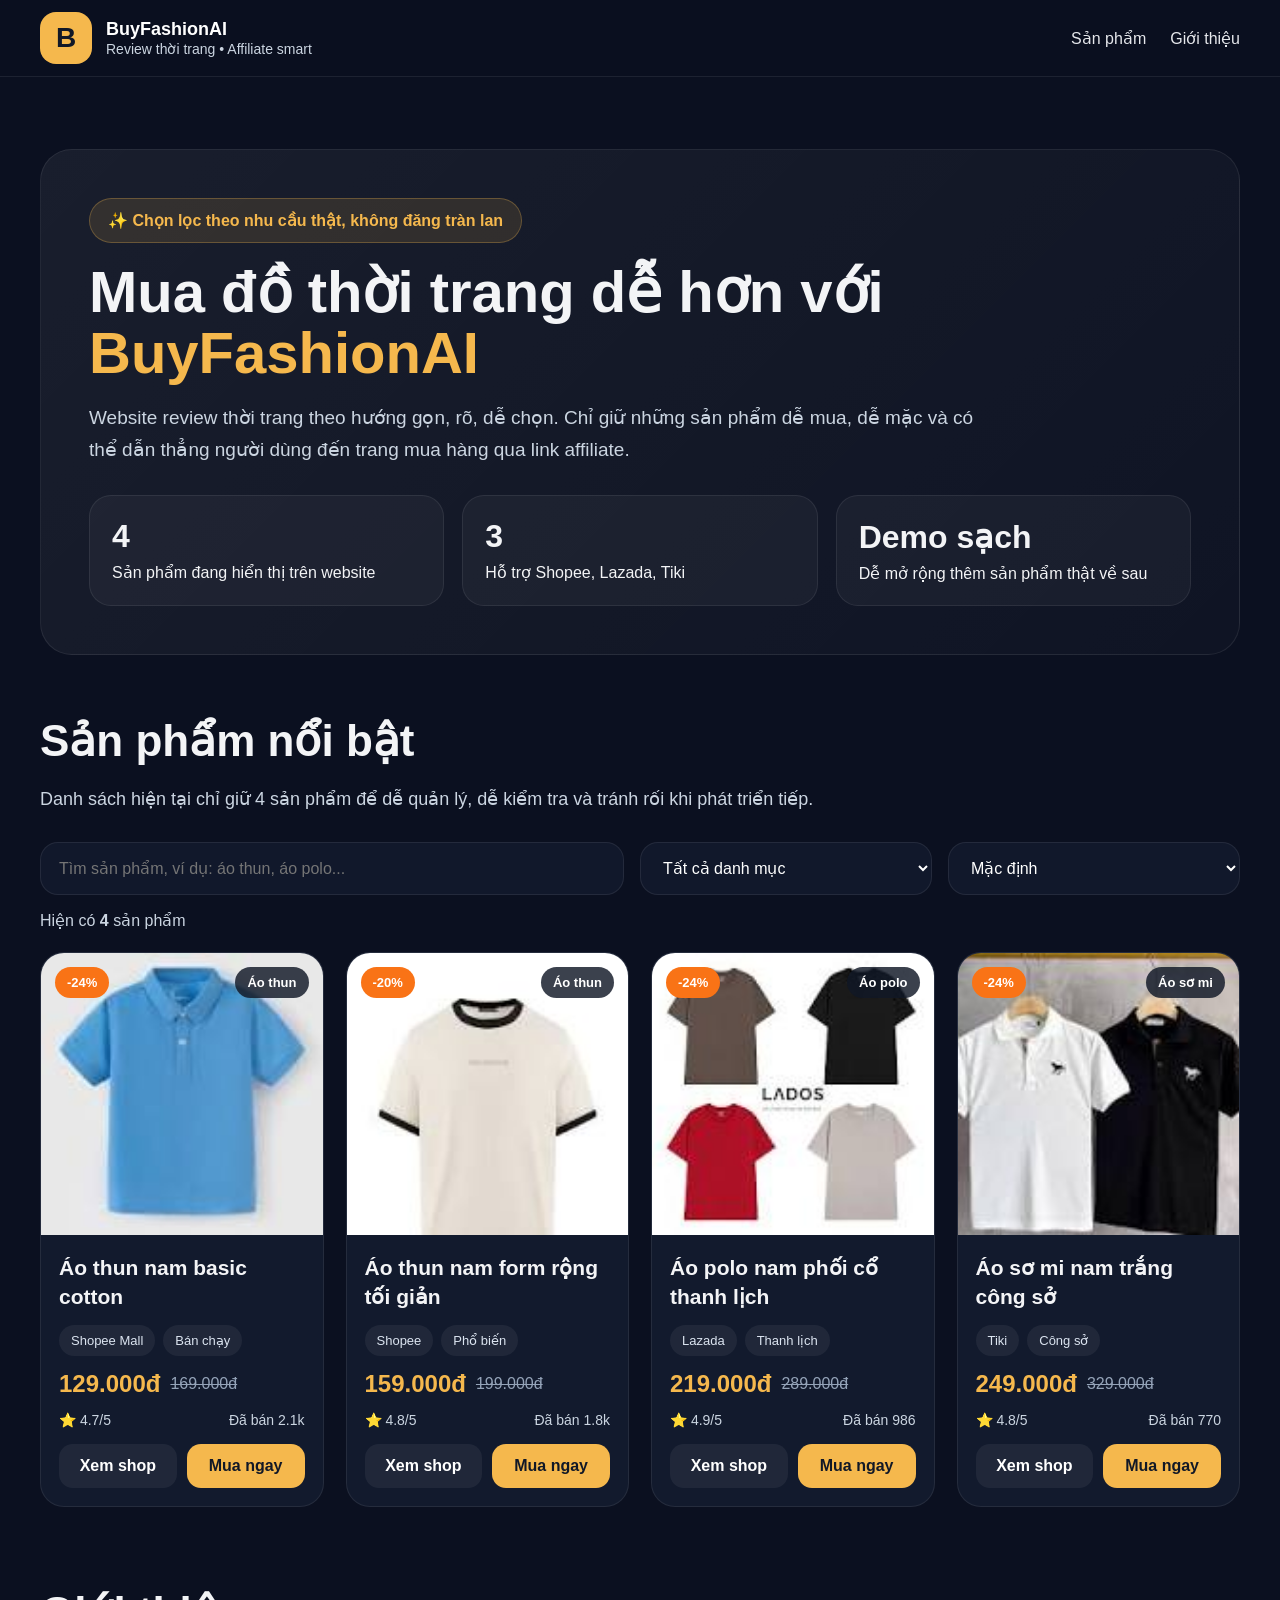
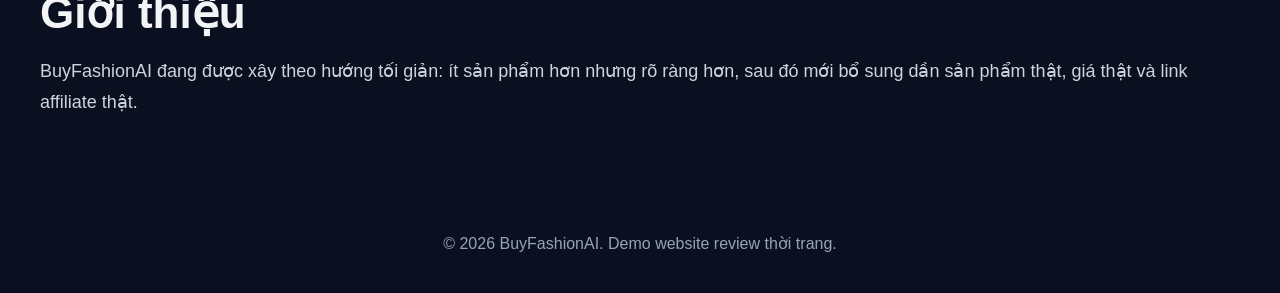
==== commit 7409689c: "Update index.html" ====
--- a/index.html
+++ b/index.html
@@ -1,1123 +1,112 @@
- <!doctype html>
+<!DOCTYPE html>
 <html lang="vi">
 <head>
-  <meta charset="UTF-8" />
-  <meta name="viewport" content="width=device-width, initial-scale=1.0" />
-  <title>BuyFashionAI - Review thời trang, chọn đồ đáng mua</title>
-  <meta name="description" content="BuyFashionAI là website review và gợi ý thời trang theo nhu cầu thật: giá hợp lý, shop uy tín, ảnh thật, link mua nhanh tới Shopee, Lazada, Tiki." />
-  <meta name="keywords" content="BuyFashionAI, review thời trang, affiliate shopee, affiliate lazada, affiliate tiki, áo thun nam, váy nữ, giày trắng" />
-  <meta name="theme-color" content="#111111" />
-  <meta property="og:title" content="BuyFashionAI" />
-  <meta property="og:description" content="Review thời trang thông minh, chọn nhanh sản phẩm đáng mua." />
-  <meta property="og:type" content="website" />
-  <style>
-    :root {
-      --bg: #0f1115;
-      --panel: #171a21;
-      --card: #1d212b;
-      --soft: #252b38;
-      --text: #eef2f7;
-      --muted: #aab4c3;
-      --line: rgba(255,255,255,0.08);
-      --brand: #f5c76a;
-      --brand-2: #ffd98f;
-      --danger: #ff7878;
-      --ok: #8fd694;
-      --shadow: 0 20px 50px rgba(0,0,0,0.22);
-      --radius: 22px;
-      --radius-sm: 14px;
-      --max: 1240px;
-    }
-
-    * { box-sizing: border-box; }
-    html { scroll-behavior: smooth; }
-    body {
-      margin: 0;
-      font-family: Inter, ui-sans-serif, system-ui, -apple-system, BlinkMacSystemFont, "Segoe UI", sans-serif;
-      background:
-        radial-gradient(circle at top right, rgba(245, 199, 106, 0.08), transparent 28%),
-        linear-gradient(180deg, #0b0d12, #10131a 28%, #0e1016 100%);
-      color: var(--text);
-    }
-
-    a { color: inherit; text-decoration: none; }
-    img { display: block; max-width: 100%; }
-    .container { width: min(var(--max), calc(100% - 32px)); margin: 0 auto; }
-
-    .nav {
-      position: sticky;
-      top: 0;
-      z-index: 50;
-      backdrop-filter: blur(12px);
-      background: rgba(10, 12, 17, 0.7);
-      border-bottom: 1px solid var(--line);
-    }
-
-    .nav-inner {
-      display: flex;
-      align-items: center;
-      justify-content: space-between;
-      gap: 16px;
-      min-height: 72px;
-    }
-
-    .logo {
-      display: flex;
-      align-items: center;
-      gap: 12px;
-      font-weight: 800;
-      letter-spacing: 0.2px;
-    }
-
-    .logo-mark {
-      width: 42px;
-      height: 42px;
-      border-radius: 14px;
-      display: grid;
-      place-items: center;
-      background: linear-gradient(135deg, var(--brand), #f0a84e);
-      color: #121212;
-      font-size: 18px;
-      box-shadow: var(--shadow);
-    }
-
-    .nav-links {
-      display: flex;
-      gap: 18px;
-      color: var(--muted);
-      font-size: 14px;
-      flex-wrap: wrap;
-      justify-content: flex-end;
-    }
-
-    .nav-links a:hover { color: var(--text); }
-
-    .hero {
-      padding: 72px 0 36px;
-    }
-
-    .hero-grid {
-      display: grid;
-      grid-template-columns: 1.2fr 0.8fr;
-      gap: 28px;
-      align-items: stretch;
-    }
-
-    .hero-card, .hero-side {
-      background: linear-gradient(180deg, rgba(255,255,255,0.04), rgba(255,255,255,0.02));
-      border: 1px solid var(--line);
-      border-radius: 30px;
-      box-shadow: var(--shadow);
-    }
-
-    .hero-card {
-      padding: 38px;
-      position: relative;
-      overflow: hidden;
-    }
-
-    .badge {
-      display: inline-flex;
-      align-items: center;
-      gap: 8px;
-      background: rgba(245, 199, 106, 0.14);
-      color: var(--brand-2);
-      border: 1px solid rgba(245, 199, 106, 0.18);
-      border-radius: 999px;
-      padding: 8px 14px;
-      font-size: 13px;
-      font-weight: 700;
-    }
-
-    h1 {
-      font-size: clamp(34px, 5vw, 62px);
-      line-height: 1.04;
-      margin: 18px 0 14px;
-      letter-spacing: -0.03em;
-    }
-
-    .hero p {
-      font-size: 17px;
-      line-height: 1.7;
-      color: var(--muted);
-      max-width: 760px;
-      margin: 0;
-    }
-
-    .hero-actions {
-      display: flex;
-      gap: 12px;
-      flex-wrap: wrap;
-      margin-top: 26px;
-    }
-
-    .btn {
-      border: 0;
-      outline: none;
-      border-radius: 14px;
-      padding: 14px 18px;
-      font-weight: 800;
-      cursor: pointer;
-      transition: transform .2s ease, opacity .2s ease, box-shadow .2s ease;
-      display: inline-flex;
-      align-items: center;
-      justify-content: center;
-      gap: 10px;
-    }
-
-    .btn:hover { transform: translateY(-1px); }
-    .btn-primary {
-      background: linear-gradient(135deg, var(--brand), #f0b45b);
-      color: #181818;
-      box-shadow: 0 12px 28px rgba(245,199,106,0.18);
-    }
-    .btn-secondary {
-      background: rgba(255,255,255,0.03);
-      color: var(--text);
-      border: 1px solid var(--line);
-    }
-
-    .hero-mini-grid {
-      display: grid;
-      grid-template-columns: repeat(2,1fr);
-      gap: 14px;
-      margin-top: 28px;
-    }
-
-    .mini-card {
-      background: rgba(255,255,255,0.03);
-      border: 1px solid var(--line);
-      border-radius: 20px;
-      padding: 18px;
-    }
-
-    .mini-card strong { display: block; font-size: 22px; margin-bottom: 6px; }
-    .mini-card span { color: var(--muted); font-size: 14px; }
-
-    .hero-side {
-      padding: 22px;
-      display: grid;
-      gap: 14px;
-      align-content: start;
-    }
-
-    .side-block {
-      background: rgba(255,255,255,0.03);
-      border: 1px solid var(--line);
-      border-radius: 22px;
-      padding: 18px;
-    }
-
-    .side-title {
-      margin: 0 0 12px;
-      font-size: 17px;
-    }
-
-    .check-list {
-      list-style: none;
-      padding: 0;
-      margin: 0;
-      display: grid;
-      gap: 10px;
-      color: var(--muted);
-      font-size: 14px;
-    }
-
-    .check-list li {
-      display: flex;
-      gap: 10px;
-      align-items: flex-start;
-    }
-
-    .check-list b { color: var(--text); }
-
-    .section {
-      padding: 28px 0 8px;
-    }
-
-    .section-head {
-      display: flex;
-      align-items: end;
-      justify-content: space-between;
-      gap: 16px;
-      margin-bottom: 18px;
-      flex-wrap: wrap;
-    }
-
-    .section h2 {
-      font-size: clamp(26px, 3vw, 38px);
-      margin: 0;
-      letter-spacing: -0.03em;
-    }
-
-    .section-sub {
-      color: var(--muted);
-      max-width: 760px;
-      line-height: 1.7;
-    }
-
-    .toolbar {
-      display: grid;
-      grid-template-columns: 1.4fr repeat(4, minmax(120px, 1fr));
-      gap: 12px;
-      margin: 16px 0 18px;
-    }
-
-    .field {
-      background: var(--panel);
-      border: 1px solid var(--line);
-      border-radius: 14px;
-      padding: 14px 14px;
-      color: var(--text);
-      width: 100%;
-      min-height: 50px;
-    }
-
-    .field::placeholder { color: #8893a5; }
-
-    .card-grid {
-      display: grid;
-      grid-template-columns: repeat(4, 1fr);
-      gap: 18px;
-    }
-
-    .product-card {
-      background: linear-gradient(180deg, rgba(255,255,255,0.03), rgba(255,255,255,0.02));
-      border: 1px solid var(--line);
-      border-radius: 24px;
-      overflow: hidden;
-      box-shadow: var(--shadow);
-      display: flex;
-      flex-direction: column;
-      min-height: 100%;
-    }
-
-    .product-media {
-      aspect-ratio: 1 / 1;
-      background: #0e1014;
-      overflow: hidden;
-      position: relative;
-    }
-
-    .product-media img {
-      width: 100%;
-      height: 100%;
-      object-fit: cover;
-      transition: transform .4s ease;
-    }
-
-    .product-card:hover .product-media img { transform: scale(1.04); }
-
-    .source-pill, .score-pill {
-      position: absolute;
-      top: 12px;
-      left: 12px;
-      background: rgba(10,12,17,0.82);
-      color: var(--text);
-      border: 1px solid var(--line);
-      border-radius: 999px;
-      padding: 7px 10px;
-      font-size: 12px;
-      font-weight: 700;
-      backdrop-filter: blur(8px);
-    }
-
-    .score-pill {
-      left: auto;
-      right: 12px;
-      color: var(--brand-2);
-    }
-
-    .product-body {
-      padding: 18px;
-      display: flex;
-      flex-direction: column;
-      gap: 12px;
-      flex: 1;
-    }
-
-    .product-title {
-      margin: 0;
-      font-size: 17px;
-      line-height: 1.45;
-      min-height: 48px;
-    }
-
-    .meta-row {
-      display: flex;
-      gap: 10px;
-      flex-wrap: wrap;
-      color: var(--muted);
-      font-size: 13px;
-    }
-
-    .tag {
-      display: inline-flex;
-      align-items: center;
-      gap: 8px;
-      padding: 8px 10px;
-      border-radius: 999px;
-      background: rgba(255,255,255,0.03);
-      border: 1px solid var(--line);
-      font-size: 12px;
-      color: var(--muted);
-    }
-
-    .price-row {
-      display: flex;
-      align-items: center;
-      justify-content: space-between;
-      gap: 12px;
-      flex-wrap: wrap;
-    }
-
-    .price {
-      font-size: 24px;
-      font-weight: 900;
-      letter-spacing: -0.02em;
-    }
-
-    .old-price {
-      color: #7f8ba0;
-      text-decoration: line-through;
-      font-size: 14px;
-      margin-top: 2px;
-    }
-
-    .shop {
-      color: var(--muted);
-      font-size: 13px;
-    }
-
-    .rating-row {
-      display: flex;
-      justify-content: space-between;
-      align-items: center;
-      gap: 12px;
-      font-size: 13px;
-    }
-
-    .stars { color: var(--brand); font-weight: 800; }
-
-    .card-actions {
-      display: grid;
-      grid-template-columns: 1fr;
-      gap: 10px;
-      margin-top: auto;
-    }
-
-    .btn-buy {
-      width: 100%;
-      background: linear-gradient(135deg, var(--brand), #f0b45b);
-      color: #121212;
-      padding: 14px 16px;
-      border-radius: 14px;
-      font-weight: 900;
-    }
-
-    .btn-outline {
-      width: 100%;
-      background: transparent;
-      color: var(--text);
-      border: 1px solid var(--line);
-      padding: 13px 16px;
-      border-radius: 14px;
-      font-weight: 800;
-    }
-
-    .review-grid {
-      display: grid;
-      grid-template-columns: repeat(3, 1fr);
-      gap: 18px;
-    }
-
-    .review-card {
-      background: linear-gradient(180deg, rgba(255,255,255,0.03), rgba(255,255,255,0.02));
-      border: 1px solid var(--line);
-      border-radius: 24px;
-      padding: 22px;
-      box-shadow: var(--shadow);
-    }
-
-    .review-card h3 {
-      margin: 0 0 10px;
-      font-size: 20px;
-      line-height: 1.4;
-    }
-
-    .review-card p {
-      margin: 0 0 14px;
-      color: var(--muted);
-      line-height: 1.7;
-      font-size: 15px;
-    }
-
-    .review-points {
-      display: grid;
-      gap: 8px;
-      margin-bottom: 16px;
-      font-size: 14px;
-      color: var(--muted);
-    }
-
-    .review-points span { color: var(--text); font-weight: 700; }
-
-    .steps {
-      display: grid;
-      grid-template-columns: repeat(4,1fr);
-      gap: 16px;
-    }
-
-    .step {
-      background: linear-gradient(180deg, rgba(255,255,255,0.03), rgba(255,255,255,0.02));
-      border: 1px solid var(--line);
-      border-radius: 22px;
-      padding: 20px;
-    }
-
-    .step-index {
-      width: 38px;
-      height: 38px;
-      border-radius: 50%;
-      display: grid;
-      place-items: center;
-      background: rgba(245,199,106,0.14);
-      color: var(--brand-2);
-      font-weight: 900;
-      margin-bottom: 14px;
-    }
-
-    .step h3 { margin: 0 0 8px; }
-    .step p { margin: 0; color: var(--muted); line-height: 1.7; }
-
-    .cta {
-      margin: 40px 0 12px;
-      padding: 32px;
-      border-radius: 28px;
-      background: linear-gradient(135deg, rgba(245,199,106,0.12), rgba(255,255,255,0.04));
-      border: 1px solid rgba(245,199,106,0.18);
-      box-shadow: var(--shadow);
-      display: flex;
-      justify-content: space-between;
-      gap: 20px;
-      align-items: center;
-      flex-wrap: wrap;
-    }
-
-    .cta h2 { margin: 0 0 8px; }
-    .cta p { margin: 0; color: var(--muted); max-width: 760px; line-height: 1.7; }
-
-    .footer {
-      padding: 42px 0 64px;
-      color: var(--muted);
-    }
-
-    .footer-grid {
-      display: grid;
-      grid-template-columns: 1.2fr 1fr 1fr;
-      gap: 24px;
-      border-top: 1px solid var(--line);
-      padding-top: 28px;
-    }
-
-    .footer h4 { color: var(--text); margin: 0 0 12px; }
-    .footer p, .footer li {
-      margin: 0;
-      line-height: 1.8;
-      font-size: 14px;
-    }
-
-    .footer ul {
-      list-style: none;
-      padding: 0;
-      margin: 0;
-      display: grid;
-      gap: 8px;
-    }
-
-    .empty {
-      display: none;
-      background: rgba(255,255,255,0.03);
-      border: 1px dashed var(--line);
-      border-radius: 22px;
-      padding: 26px;
-      color: var(--muted);
-      text-align: center;
-      margin-top: 10px;
-    }
-
-    .note {
-      margin-top: 14px;
-      color: var(--muted);
-      font-size: 13px;
-      line-height: 1.7;
-    }
-
-    @media (max-width: 1100px) {
-      .hero-grid, .footer-grid { grid-template-columns: 1fr; }
-      .card-grid { grid-template-columns: repeat(3, 1fr); }
-      .review-grid { grid-template-columns: repeat(2, 1fr); }
-      .steps { grid-template-columns: repeat(2, 1fr); }
-      .toolbar { grid-template-columns: 1fr 1fr 1fr; }
-    }
-
-    @media (max-width: 760px) {
-      .nav-inner { align-items: flex-start; padding: 12px 0; }
-      .nav-links { gap: 12px; }
-      .hero { padding-top: 36px; }
-      .hero-card { padding: 24px; }
-      .hero-mini-grid { grid-template-columns: 1fr; }
-      .card-grid, .review-grid, .steps, .toolbar { grid-template-columns: 1fr; }
-      .cta { padding: 24px; }
-      h1 { font-size: 36px; }
-    }
-  </style>
+  <meta charset="UTF-8">
+  <meta name="viewport" content="width=device-width, initial-scale=1.0">
+  <title>BuyFashionAI - Review thời trang & affiliate</title>
+  <meta name="description" content="BuyFashionAI là website review thời trang, chọn lọc sản phẩm đáng mua và dẫn link affiliate đến Shopee, Lazada, Tiki.">
+  <link rel="stylesheet" href="style.css">
 </head>
 <body>
-  <nav class="nav">
-    <div class="container nav-inner">
-      <a class="logo" href="#top" aria-label="BuyFashionAI home">
+  <header class="site-header">
+    <div class="container header-inner">
+      <a href="#" class="logo">
         <div class="logo-mark">B</div>
-        <div>
-          <div>BuyFashionAI</div>
-          <div style="font-size:12px;color:var(--muted);font-weight:600;">Review thời trang • Affiliate smart</div>
+        <div class="logo-text">
+          <strong>BuyFashionAI</strong>
+          <span>Review thời trang • Affiliate smart</span>
         </div>
       </a>
-      <div class="nav-links">
+
+      <nav class="nav">
         <a href="#products">Sản phẩm</a>
-        <a href="#reviews">Bài review</a>
-        <a href="#how">Cách hoạt động</a>
         <a href="#about">Giới thiệu</a>
-      </div>
+      </nav>
     </div>
-  </nav>
+  </header>
 
-  <main id="top">
+  <main>
     <section class="hero">
-      <div class="container hero-grid">
-        <div class="hero-card">
-          <div class="badge">✨ Chọn lọc theo nhu cầu thật, không đăng tràn lan</div>
-          <h1>Mua đồ thời trang dễ hơn với <span style="color:var(--brand)">BuyFashionAI</span></h1>
+      <div class="container">
+        <div class="hero-box">
+          <div class="hero-tag">✨ Chọn lọc theo nhu cầu thật, không đăng tràn lan</div>
+          <h1>Mua đồ thời trang dễ hơn với <span>BuyFashionAI</span></h1>
           <p>
-            Website affiliate chuẩn kiếm tiền: lọc sản phẩm đáng mua, ghi rõ mức giá, nguồn sàn, đánh giá shop,
-            và dẫn người dùng thẳng đến trang mua hàng qua link affiliate Shopee, Lazada hoặc Tiki.
+            Website review thời trang theo hướng gọn, rõ, dễ chọn. Chỉ giữ những sản phẩm
+            dễ mua, dễ mặc và có thể dẫn thẳng người dùng đến trang mua hàng qua link affiliate.
           </p>
-          <div class="hero-actions">
-            <a class="btn btn-primary" href="#products">Xem sản phẩm nổi bật</a>
-            <a class="btn btn-secondary" href="#reviews">Đọc bài review</a>
-          </div>
-          <div class="hero-mini-grid">
-            <div class="mini-card">
-              <strong id="statProducts">12</strong>
-              <span>Sản phẩm demo sẵn để thay bằng link affiliate thật</span>
+
+          <div class="hero-stats">
+            <div class="stat-card">
+              <strong id="heroProductCount">4</strong>
+              <span>Sản phẩm đang hiển thị trên website</span>
             </div>
-            <div class="mini-card">
-              <strong>6</strong>
-              <span>Bài review mẫu nhắm đúng nhu cầu mua hàng</span>
+            <div class="stat-card">
+              <strong>3</strong>
+              <span>Hỗ trợ Shopee, Lazada, Tiki</span>
             </div>
-            <div class="mini-card">
-              <strong>3 sàn</strong>
-              <span>Hỗ trợ Shopee, Lazada, Tiki ngay từ đầu</span>
-            </div>
-            <div class="mini-card">
-              <strong>SEO ready</strong>
-              <span>Meta title, description, cấu trúc rõ để lên GitHub Pages</span>
+            <div class="stat-card">
+              <strong>Demo sạch</strong>
+              <span>Dễ mở rộng thêm sản phẩm thật về sau</span>
             </div>
           </div>
         </div>
-
-        <aside class="hero-side">
-          <div class="side-block">
-            <h3 class="side-title">Bản này đã có sẵn</h3>
-            <ul class="check-list">
-              <li><span>✔</span><div><b>Trang chủ đẹp, tối giản</b><br/>Phù hợp làm website review thời trang chuyên nghiệp.</div></li>
-              <li><span>✔</span><div><b>Tìm kiếm + lọc sản phẩm</b><br/>Lọc theo sàn, danh mục, khoảng giá và từ khóa.</div></li>
-              <li><span>✔</span><div><b>Nút Mua ngay</b><br/>Mỗi thẻ sản phẩm có chỗ gắn link affiliate riêng.</div></li>
-              <li><span>✔</span><div><b>Khu review chuẩn SEO</b><br/>Có tiêu đề, mô tả, luận điểm chính và CTA mua hàng.</div></li>
-            </ul>
-          </div>
-          <div class="side-block">
-            <h3 class="side-title">Bạn chỉ cần thay 3 thứ</h3>
-            <ul class="check-list">
-              <li><span>1.</span><div>Ảnh sản phẩm thật</div></li>
-              <li><span>2.</span><div>Giá + shop thật</div></li>
-              <li><span>3.</span><div>Link affiliate Shopee/Lazada/Tiki</div></li>
-            </ul>
-            <div class="note">Mẫu demo đang dùng dữ liệu mẫu để bạn triển khai nhanh trên GitHub/Netlify trước, sau đó thay dần bằng dữ liệu thật.</div>
-          </div>
-        </aside>
       </div>
     </section>
 
-    <section class="section" id="products">
+    <section class="products-section" id="products">
       <div class="container">
-        <div class="section-head">
-          <div>
-            <h2>Sản phẩm nổi bật</h2>
-            <div class="section-sub">Danh sách này đang là dữ liệu mẫu. Bạn có thể thay bằng sản phẩm thật từ Shopee, Lazada, Tiki và dán link affiliate vào nút mua ngay.</div>
-          </div>
-        </div>
+        <h2 class="section-title">Sản phẩm nổi bật</h2>
+        <p class="section-desc">
+          Danh sách hiện tại chỉ giữ 4 sản phẩm để dễ quản lý, dễ kiểm tra và tránh rối khi phát triển tiếp.
+        </p>
 
         <div class="toolbar">
-          <input class="field" id="searchInput" type="text" placeholder="Tìm sản phẩm, ví dụ: áo thun nam, váy đi tiệc, giày trắng..." />
-          <select class="field" id="sourceFilter">
-            <option value="all">Tất cả sàn</option>
-            <option value="Shopee">Shopee</option>
-            <option value="Lazada">Lazada</option>
-            <option value="Tiki">Tiki</option>
+          <input id="searchInput" type="text" placeholder="Tìm sản phẩm, ví dụ: áo thun, áo polo...">
+          <select id="categoryFilter">
+            <option value="all">Tất cả danh mục</option>
+            <option value="Áo thun">Áo thun</option>
+            <option value="Áo polo">Áo polo</option>
+            <option value="Áo sơ mi">Áo sơ mi</option>
           </select>
-          <select class="field" id="categoryFilter">
-            <option value="all">Tất cả danh mục</option>
-            <option value="Áo nam">Áo nam</option>
-            <option value="Váy nữ">Váy nữ</option>
-            <option value="Giày">Giày</option>
-            <option value="Quần">Quần</option>
-          </select>
-          <select class="field" id="priceFilter">
-            <option value="all">Mọi mức giá</option>
-            <option value="under200">Dưới 200k</option>
-            <option value="200to400">200k - 400k</option>
-            <option value="over400">Trên 400k</option>
-          </select>
-          <select class="field" id="sortFilter">
-            <option value="score">Ưu tiên điểm gợi ý</option>
-            <option value="priceAsc">Giá thấp đến cao</option>
-            <option value="priceDesc">Giá cao đến thấp</option>
-            <option value="rating">Ưu tiên đánh giá</option>
+          <select id="sortFilter">
+            <option value="default">Mặc định</option>
+            <option value="price-asc">Giá tăng dần</option>
+            <option value="price-desc">Giá giảm dần</option>
+            <option value="rating-desc">Đánh giá cao</option>
           </select>
         </div>
 
-        <div class="card-grid" id="productGrid"></div>
-        <div class="empty" id="emptyState">Không tìm thấy sản phẩm phù hợp. Hãy đổi bộ lọc hoặc từ khóa.</div>
-        <div class="note">Gợi ý: Khi thay dữ liệu thật, hãy giữ tiêu đề rõ nhu cầu, ví dụ “Áo thun nam form rộng dưới 250k”, “Giày trắng dễ phối đồ”, “Váy đi tiệc giá hợp lý”. Đây là cách tốt để làm SEO và tăng tỉ lệ bấm mua.</div>
+        <div class="result-line">
+          Hiện có <strong id="resultCount">4</strong> sản phẩm
+        </div>
+
+        <div class="products-grid" id="productsGrid"></div>
+
+        <div class="empty-state hidden" id="emptyState">
+          Không tìm thấy sản phẩm phù hợp. Hãy đổi từ khóa hoặc danh mục khác.
+        </div>
       </div>
     </section>
 
-    <section class="section" id="reviews">
+    <section class="products-section" id="about">
       <div class="container">
-        <div class="section-head">
-          <div>
-            <h2>Bài review mẫu</h2>
-            <div class="section-sub">Các bài này giúp website không chỉ là nơi đặt link, mà còn là nơi tư vấn thật. Đây là phần rất quan trọng nếu bạn muốn kiếm tiền affiliate bền vững.</div>
-          </div>
-        </div>
-        <div class="review-grid" id="reviewGrid"></div>
-      </div>
-    </section>
-
-    <section class="section" id="how">
-      <div class="container">
-        <div class="section-head">
-          <div>
-            <h2>Cách website này kiếm tiền</h2>
-            <div class="section-sub">Mô hình đúng cho BuyFashionAI là chọn lọc ít nhưng chất lượng, có nhận định rõ ràng và dẫn người xem sang sàn mua hàng qua affiliate link.</div>
-          </div>
-        </div>
-        <div class="steps">
-          <div class="step">
-            <div class="step-index">1</div>
-            <h3>Chọn sản phẩm</h3>
-            <p>Bạn chọn sản phẩm thật có ảnh rõ, giá hợp lý, shop uy tín và tỷ lệ đánh giá tốt.</p>
-          </div>
-          <div class="step">
-            <div class="step-index">2</div>
-            <h3>Gắn link affiliate</h3>
-            <p>Lấy link từ Shopee Affiliate, Lazada Affiliate hoặc Tiki Affiliate rồi dán vào từng nút mua.</p>
-          </div>
-          <div class="step">
-            <div class="step-index">3</div>
-            <h3>Viết review có ích</h3>
-            <p>Mỗi bài nên nhắm một nhu cầu rõ: dưới 300k, mặc đi làm, đi chơi, form rộng, dễ phối đồ.</p>
-          </div>
-          <div class="step">
-            <div class="step-index">4</div>
-            <h3>Tối ưu SEO + chuyển đổi</h3>
-            <p>Đặt tiêu đề dễ tìm trên Google, ảnh đẹp, CTA rõ và nội dung thật để tăng tỷ lệ mua.</p>
-          </div>
-        </div>
-
-        <div class="cta">
-          <div>
-            <h2>Sẵn sàng thay bằng dữ liệu thật</h2>
-            <p>Bạn có thể dùng bản này làm nền chính thức cho BuyFashionAI, rồi thay dần ảnh, giá và affiliate link thật theo từng sản phẩm.</p>
-          </div>
-          <a href="#products" class="btn btn-primary">Bắt đầu chỉnh sản phẩm</a>
-        </div>
+        <h2 class="section-title">Giới thiệu</h2>
+        <p class="section-desc">
+          BuyFashionAI đang được xây theo hướng tối giản: ít sản phẩm hơn nhưng rõ ràng hơn,
+          sau đó mới bổ sung dần sản phẩm thật, giá thật và link affiliate thật.
+        </p>
       </div>
     </section>
   </main>
 
-  <footer class="footer" id="about">
-    <div class="container footer-grid">
-      <div>
-        <h4>BuyFashionAI</h4>
-        <p>Website review và chọn lọc thời trang theo nhu cầu thật. Mục tiêu là giúp người mua tìm được món đồ phù hợp nhanh hơn, đồng thời tạo doanh thu affiliate bền vững.</p>
-      </div>
-      <div>
-        <h4>Danh mục chính</h4>
-        <ul>
-          <li>Áo thun nam</li>
-          <li>Váy nữ</li>
-          <li>Giày trắng</li>
-          <li>Outfit công sở</li>
-        </ul>
-      </div>
-      <div>
-        <h4>Lưu ý vận hành</h4>
-        <ul>
-          <li>Thay ảnh demo bằng ảnh thật của sản phẩm.</li>
-          <li>Dán link affiliate vào nút mua ngay.</li>
-          <li>Thêm bài review mới mỗi tuần để tăng SEO.</li>
-          <li>Ưu tiên shop uy tín và giá hợp với chất lượng.</li>
-        </ul>
-      </div>
+  <footer class="site-footer">
+    <div class="container">
+      © 2026 BuyFashionAI. Demo website review thời trang.
     </div>
   </footer>
 
-  <script>
-    const products = [
-      {
-        id: 1,
-        title: "Áo thun nam cotton basic dễ mặc",
-        category: "Áo nam",
-        price: 169000,
-        oldPrice: 229000,
-        rating: 4.8,
-        sold: 4200,
-        source: "Shopee",
-        shop: "Urban Men Store",
-        score: 92,
-        image: "https://images.unsplash.com/photo-1521572163474-6864f9cf17ab?auto=format&fit=crop&w=900&q=80",
-        affiliate: "#",
-        reason: "Mặc hằng ngày, giá mềm, dễ phối"
-      },
-      {
-        id: 2,
-        title: "Áo polo nam lịch sự, mặc đi làm nhẹ nhàng",
-        category: "Áo nam",
-        price: 259000,
-        oldPrice: 319000,
-        rating: 4.7,
-        sold: 1900,
-        source: "Lazada",
-        shop: "Gentle Wear",
-        score: 89,
-        image: "https://images.unsplash.com/photo-1581655353564-df123a1eb820?auto=format&fit=crop&w=900&q=80",
-        affiliate: "#",
-        reason: "Đẹp cho công sở, không quá già"
-      },
-      {
-        id: 3,
-        title: "Quần jean nam form suông dễ phối áo thun",
-        category: "Quần",
-        price: 329000,
-        oldPrice: 399000,
-        rating: 4.6,
-        sold: 1380,
-        source: "Shopee",
-        shop: "Denim House",
-        score: 87,
-        image: "https://images.unsplash.com/photo-1541099649105-f69ad21f3246?auto=format&fit=crop&w=900&q=80",
-        affiliate: "#",
-        reason: "Dễ mặc, giữ form ổn"
-      },
-      {
-        id: 4,
-        title: "Giày sneaker trắng tối giản dễ phối đồ",
-        category: "Giày",
-        price: 389000,
-        oldPrice: 489000,
-        rating: 4.8,
-        sold: 5100,
-        source: "Tiki",
-        shop: "White Step",
-        score: 94,
-        image: "https://images.unsplash.com/photo-1542291026-7eec264c27ff?auto=format&fit=crop&w=900&q=80",
-        affiliate: "#",
-        reason: "Đi học, đi làm, đi chơi đều hợp"
-      },
-      {
-        id: 5,
-        title: "Váy nữ dáng dài thanh lịch đi tiệc nhẹ",
-        category: "Váy nữ",
-        price: 359000,
-        oldPrice: 459000,
-        rating: 4.7,
-        sold: 970,
-        source: "Lazada",
-        shop: "Luna Dress",
-        score: 90,
-        image: "https://images.unsplash.com/photo-1496747611176-843222e1e57c?auto=format&fit=crop&w=900&q=80",
-        affiliate: "#",
-        reason: "Nữ tính, giá vừa tầm"
-      },
-      {
-        id: 6,
-        title: "Áo sơ mi nữ công sở form gọn sang",
-        category: "Váy nữ",
-        price: 219000,
-        oldPrice: 289000,
-        rating: 4.5,
-        sold: 1250,
-        source: "Shopee",
-        shop: "Office Muse",
-        score: 84,
-        image: "https://images.unsplash.com/photo-1529139574466-a303027c1d8b?auto=format&fit=crop&w=900&q=80",
-        affiliate: "#",
-        reason: "Dễ phối quần tây hoặc chân váy"
-      },
-      {
-        id: 7,
-        title: "Áo thun nam form rộng streetwear trẻ trung",
-        category: "Áo nam",
-        price: 189000,
-        oldPrice: 249000,
-        rating: 4.9,
-        sold: 6400,
-        source: "Shopee",
-        shop: "Street Local",
-        score: 96,
-        image: "https://images.unsplash.com/photo-1512436991641-6745cdb1723f?auto=format&fit=crop&w=900&q=80",
-        affiliate: "#",
-        reason: "Đang dễ bán, hợp nhiều tệp khách"
-      },
-      {
-        id: 8,
-        title: "Chân váy midi thanh lịch phối đi làm",
-        category: "Váy nữ",
-        price: 279000,
-        oldPrice: 339000,
-        rating: 4.6,
-        sold: 860,
-        source: "Tiki",
-        shop: "Noble Woman",
-        score: 85,
-        image: "https://images.unsplash.com/photo-1483985988355-763728e1935b?auto=format&fit=crop&w=900&q=80",
-        affiliate: "#",
-        reason: "Hợp công sở, nhìn gọn người"
-      },
-      {
-        id: 9,
-        title: "Quần kaki nam màu be mặc đi làm đẹp",
-        category: "Quần",
-        price: 299000,
-        oldPrice: 369000,
-        rating: 4.7,
-        sold: 1480,
-        source: "Lazada",
-        shop: "Daily Gent",
-        score: 88,
-        image: "https://images.unsplash.com/photo-1473966968600-fa801b869a1a?auto=format&fit=crop&w=900&q=80",
-        affiliate: "#",
-        reason: "Màu dễ phối, mặc lâu không chán"
-      },
-      {
-        id: 10,
-        title: "Giày lười nam nhẹ chân, đi làm tiện",
-        category: "Giày",
-        price: 429000,
-        oldPrice: 549000,
-        rating: 4.5,
-        sold: 720,
-        source: "Tiki",
-        shop: "Classic Step",
-        score: 83,
-        image: "https://images.unsplash.com/photo-1548883354-94bcfe321c59?auto=format&fit=crop&w=900&q=80",
-        affiliate: "#",
-        reason: "Phù hợp người thích gọn, ít cầu kỳ"
-      },
-      {
-        id: 11,
-        title: "Váy suông nữ tối giản, đi cafe rất đẹp",
-        category: "Váy nữ",
-        price: 199000,
-        oldPrice: 259000,
-        rating: 4.6,
-        sold: 1730,
-        source: "Shopee",
-        shop: "Mây Clothing",
-        score: 86,
-        image: "https://images.unsplash.com/photo-1515886657613-9f3515b0c78f?auto=format&fit=crop&w=900&q=80",
-        affiliate: "#",
-        reason: "Dễ mặc, chụp ảnh đẹp"
-      },
-      {
-        id: 12,
-        title: "Giày thể thao trắng đế êm, đi hằng ngày",
-        category: "Giày",
-        price: 469000,
-        oldPrice: 599000,
-        rating: 4.8,
-        sold: 2980,
-        source: "Lazada",
-        shop: "Move Free",
-        score: 91,
-        image: "https://images.unsplash.com/photo-1608231387042-66d1773070a5?auto=format&fit=crop&w=900&q=80",
-        affiliate: "#",
-        reason: "Đi lâu ít mỏi, dễ bán"
-      }
-    ];
-
-    const reviews = [
-      {
-        title: "Top áo thun nam đẹp dưới 200k đáng mua",
-        desc: "Ưu tiên các mẫu dễ mặc, giá mềm, hợp số đông và không quá kén dáng người.",
-        points: [
-          "Nên chọn cotton hoặc cotton pha để mặc thoáng hơn",
-          "Ưu tiên form hơi rộng để dễ phối quần jean, quần short",
-          "Nút mua nên dẫn thẳng sang shop có đánh giá ổn"
-        ]
-      },
-      {
-        title: "Giày trắng dễ phối đồ cho nam và nữ",
-        desc: "Đây là nhóm sản phẩm rất dễ bán vì phù hợp nhiều lứa tuổi, nhiều phong cách và không lỗi mốt nhanh.",
-        points: [
-          "Chọn thiết kế tối giản để dùng được lâu",
-          "Ưu tiên đế êm, ít nặng chân",
-          "Nên có ảnh mang thực tế để tăng chuyển đổi"
-        ]
-      },
-      {
-        title: "Váy đi tiệc giá hợp lý nhưng vẫn sang",
-        desc: "Không cần quá đắt, quan trọng là form đẹp, chất vải lên dáng ổn và màu dễ mặc.",
-        points: [
-          "Màu đen, beige, đỏ rượu dễ lên hình",
-          "Nên viết rõ chiều cao cân nặng mẫu mặc demo",
-          "Kèm 1-2 lựa chọn thay thế trong cùng tầm giá"
-        ]
-      },
-      {
-        title: "Outfit công sở nữ thanh lịch, dễ áp dụng",
-        desc: "Tập trung các món có thể phối nhiều lần như sơ mi, chân váy midi, giày basic.",
-        points: [
-          "Chọn item không quá nhiều chi tiết",
-          "Tone màu dễ phối giúp người mua quyết nhanh",
-          "Bài review nên có combo 2-3 món đi kèm"
-        ]
-      },
-      {
-        title: "Quần kaki nam mặc đi làm mà vẫn trẻ",
-        desc: "Đây là nhóm sản phẩm chuyển đổi tốt nếu bạn chọn được màu dễ mặc và form không quá ôm.",
-        points: [
-          "Be, đen, xám là 3 màu an toàn",
-          "Nên nhấn mạnh độ dễ phối với áo polo, sơ mi",
-          "Có thể ghép thành bài ‘3 outfit đi làm dưới 1 triệu’"
-        ]
-      },
-      {
-        title: "Cách chọn đồ thời trang online ít sai nhất",
-        desc: "Bài evergreen để giữ traffic lâu dài: hướng dẫn xem shop, form, chất vải, đánh giá thật và link mua.",
-        points: [
-          "Nhìn số đơn bán và ảnh feedback thật",
-          "Ưu tiên shop phản hồi tốt, đổi trả rõ ràng",
-          "Không chọn theo giá rẻ nhất mà chọn giá hợp lý nhất"
-        ]
-      }
-    ];
-
-    const productGrid = document.getElementById('productGrid');
-    const reviewGrid = document.getElementById('reviewGrid');
-    const searchInput = document.getElementById('searchInput');
-    const sourceFilter = document.getElementById('sourceFilter');
-    const categoryFilter = document.getElementById('categoryFilter');
-    const priceFilter = document.getElementById('priceFilter');
-    const sortFilter = document.getElementById('sortFilter');
-    const emptyState = document.getElementById('emptyState');
-    const statProducts = document.getElementById('statProducts');
-
-    statProducts.textContent = String(products.length);
-
-    function formatPrice(value) {
-      return value.toLocaleString('vi-VN') + 'đ';
-    }
-
-    function productCard(item) {
-      return `
-        <article class="product-card">
-          <div class="product-media">
-            <img src="${item.image}" alt="${item.title}" loading="lazy" />
-            <div class="source-pill">${item.source}</div>
-            <div class="score-pill">AI ${item.score}/100</div>
-          </div>
-          <div class="product-body">
-            <h3 class="product-title">${item.title}</h3>
-            <div class="meta-row">
-              <span class="tag">${item.category}</span>
-              <span class="tag">${item.reason}</span>
-            </div>
-            <div class="price-row">
-              <div>
-                <div class="price">${formatPrice(item.price)}</div>
-                <div class="old-price">${formatPrice(item.oldPrice)}</div>
-              </div>
-              <div class="shop">${item.shop}</div>
-            </div>
-            <div class="rating-row">
-              <div class="stars">★ ${item.rating}</div>
-              <div class="shop">${item.sold.toLocaleString('vi-VN')} lượt mua</div>
-            </div>
-            <div class="card-actions">
-              <a class="btn-buy btn" href="${item.affiliate}" target="_blank" rel="nofollow sponsored noopener">Mua ngay trên ${item.source}</a>
-              <button class="btn-outline btn" onclick="alert('Hãy thay link, ảnh, giá và shop demo bằng dữ liệu thật của bạn.')">Xem ghi chú</button>
-            </div>
-          </div>
-        </article>
-      `;
-    }
-
-    function reviewCard(item) {
-      return `
-        <article class="review-card">
-          <h3>${item.title}</h3>
-          <p>${item.desc}</p>
-          <div class="review-points">
-            ${item.points.map(point => `<div>• <span>${point}</span></div>`).join('')}
-          </div>
-          <a href="#products" class="btn btn-secondary">Xem sản phẩm liên quan</a>
-        </article>
-      `;
-    }
-
-    function applyFilters() {
-      const q = searchInput.value.trim().toLowerCase();
-      const source = sourceFilter.value;
-      const category = categoryFilter.value;
-      const price = priceFilter.value;
-      const sort = sortFilter.value;
-
-      let filtered = products.filter(item => {
-        const matchQ = !q || [item.title, item.category, item.source, item.shop, item.reason].join(' ').toLowerCase().includes(q);
-        const matchSource = source === 'all' || item.source === source;
-        const matchCategory = category === 'all' || item.category === category;
-
-        let matchPrice = true;
-        if (price === 'under200') matchPrice = item.price < 200000;
-        if (price === '200to400') matchPrice = item.price >= 200000 && item.price <= 400000;
-        if (price === 'over400') matchPrice = item.price > 400000;
-
-        return matchQ && matchSource && matchCategory && matchPrice;
-      });
-
-      if (sort === 'score') filtered.sort((a, b) => b.score - a.score);
-      if (sort === 'priceAsc') filtered.sort((a, b) => a.price - b.price);
-      if (sort === 'priceDesc') filtered.sort((a, b) => b.price - a.price);
-      if (sort === 'rating') filtered.sort((a, b) => b.rating - a.rating);
-
-      productGrid.innerHTML = filtered.map(productCard).join('');
-      emptyState.style.display = filtered.length ? 'none' : 'block';
-    }
-
-    function renderReviews() {
-      reviewGrid.innerHTML = reviews.map(reviewCard).join('');
-    }
-
-    [searchInput, sourceFilter, categoryFilter, priceFilter, sortFilter].forEach(el => {
-      el.addEventListener('input', applyFilters);
-      el.addEventListener('change', applyFilters);
-    });
-
-    applyFilters();
-    renderReviews();
-  </script>
+  <script src="data/products.js"></script>
+  <script src="script.js"></script>
 </body>
-</html>
+</html> 
--- a/style.css
+++ b/style.css
@@ -0,0 +1,362 @@
+ * {
+  box-sizing: border-box;
+}
+
+html {
+  scroll-behavior: smooth;
+}
+
+body {
+  margin: 0;
+  font-family: Arial, sans-serif;
+  background: #0b1020;
+  color: #f3f4f6;
+}
+
+a {
+  text-decoration: none;
+}
+
+.container {
+  width: min(1200px, calc(100% - 32px));
+  margin: 0 auto;
+}
+
+.site-header {
+  position: sticky;
+  top: 0;
+  z-index: 10;
+  background: rgba(11, 16, 32, 0.95);
+  border-bottom: 1px solid rgba(255,255,255,0.08);
+}
+
+.header-inner {
+  display: flex;
+  justify-content: space-between;
+  align-items: center;
+  min-height: 76px;
+}
+
+.logo {
+  display: flex;
+  align-items: center;
+  gap: 14px;
+  color: #fff;
+}
+
+.logo-mark {
+  width: 52px;
+  height: 52px;
+  border-radius: 16px;
+  background: #f5b84d;
+  color: #111827;
+  display: grid;
+  place-items: center;
+  font-weight: 700;
+  font-size: 28px;
+}
+
+.logo-text strong {
+  display: block;
+  font-size: 18px;
+}
+
+.logo-text span {
+  color: #cbd5e1;
+  font-size: 14px;
+}
+
+.nav {
+  display: flex;
+  gap: 24px;
+}
+
+.nav a {
+  color: #e5e7eb;
+  font-size: 16px;
+}
+
+.hero {
+  padding: 72px 0 40px;
+}
+
+.hero-box {
+  background: linear-gradient(135deg, rgba(255,255,255,0.06), rgba(255,255,255,0.02));
+  border: 1px solid rgba(255,255,255,0.08);
+  border-radius: 32px;
+  padding: 48px;
+}
+
+.hero-tag {
+  display: inline-block;
+  background: rgba(245,184,77,0.12);
+  border: 1px solid rgba(245,184,77,0.28);
+  color: #f5b84d;
+  padding: 12px 18px;
+  border-radius: 999px;
+  font-weight: 700;
+  margin-bottom: 18px;
+}
+
+.hero h1 {
+  margin: 0 0 18px;
+  font-size: 58px;
+  line-height: 1.06;
+}
+
+.hero h1 span {
+  color: #f5b84d;
+}
+
+.hero p {
+  margin: 0;
+  max-width: 900px;
+  font-size: 19px;
+  line-height: 1.7;
+  color: #cbd5e1;
+}
+
+.hero-stats {
+  margin-top: 28px;
+  display: grid;
+  grid-template-columns: repeat(3, 1fr);
+  gap: 18px;
+}
+
+.stat-card {
+  background: rgba(255,255,255,0.04);
+  border: 1px solid rgba(255,255,255,0.08);
+  border-radius: 22px;
+  padding: 22px;
+}
+
+.stat-card strong {
+  display: block;
+  font-size: 32px;
+  margin-bottom: 8px;
+}
+
+.products-section {
+  padding: 20px 0 60px;
+}
+
+.section-title {
+  font-size: 44px;
+  margin: 0 0 12px;
+}
+
+.section-desc {
+  color: #cbd5e1;
+  font-size: 18px;
+  line-height: 1.7;
+  margin-bottom: 28px;
+}
+
+.toolbar {
+  display: grid;
+  grid-template-columns: 2fr 1fr 1fr;
+  gap: 16px;
+  margin-bottom: 16px;
+}
+
+.toolbar input,
+.toolbar select {
+  width: 100%;
+  background: #11182b;
+  color: #fff;
+  border: 1px solid rgba(255,255,255,0.08);
+  border-radius: 18px;
+  padding: 16px 18px;
+  font-size: 16px;
+}
+
+.result-line {
+  margin: 12px 0 22px;
+  color: #cbd5e1;
+}
+
+.products-grid {
+  display: grid;
+  grid-template-columns: repeat(4, 1fr);
+  gap: 22px;
+}
+
+.product-card {
+  background: #121a2d;
+  border: 1px solid rgba(255,255,255,0.08);
+  border-radius: 24px;
+  overflow: hidden;
+}
+
+.product-image-wrap {
+  position: relative;
+  aspect-ratio: 1 / 1;
+  background: #0f172a;
+}
+
+.product-image {
+  width: 100%;
+  height: 100%;
+  object-fit: cover;
+  display: block;
+}
+
+.badge-row {
+  position: absolute;
+  top: 14px;
+  left: 14px;
+  right: 14px;
+  display: flex;
+  justify-content: space-between;
+}
+
+.badge {
+  padding: 8px 12px;
+  border-radius: 999px;
+  font-size: 13px;
+  font-weight: 700;
+}
+
+.badge-discount {
+  background: #f97316;
+  color: #fff;
+}
+
+.badge-category {
+  background: rgba(17,24,39,0.82);
+  color: #fff;
+}
+
+.product-body {
+  padding: 18px;
+}
+
+.product-title {
+  margin: 0 0 14px;
+  font-size: 21px;
+  line-height: 1.4;
+}
+
+.product-meta {
+  display: flex;
+  flex-wrap: wrap;
+  gap: 8px;
+  margin-bottom: 14px;
+}
+
+.meta-pill {
+  background: rgba(255,255,255,0.06);
+  color: #dbe4f0;
+  border-radius: 999px;
+  padding: 8px 12px;
+  font-size: 13px;
+}
+
+.price-row {
+  display: flex;
+  align-items: center;
+  gap: 10px;
+  margin-bottom: 14px;
+}
+
+.price-current {
+  color: #f5b84d;
+  font-size: 24px;
+  font-weight: 700;
+}
+
+.price-old {
+  color: #94a3b8;
+  text-decoration: line-through;
+}
+
+.rating-row {
+  display: flex;
+  justify-content: space-between;
+  gap: 12px;
+  color: #cbd5e1;
+  font-size: 14px;
+  margin-bottom: 16px;
+}
+
+.product-actions {
+  display: grid;
+  grid-template-columns: 1fr 1fr;
+  gap: 10px;
+}
+
+.action-btn {
+  text-align: center;
+  padding: 13px 10px;
+  border-radius: 14px;
+  font-weight: 700;
+}
+
+.action-view {
+  background: rgba(255,255,255,0.06);
+  color: #fff;
+}
+
+.action-buy {
+  background: #f5b84d;
+  color: #111827;
+}
+
+.empty-state {
+  margin-top: 20px;
+  background: rgba(255,255,255,0.04);
+  border: 1px solid rgba(255,255,255,0.08);
+  border-radius: 22px;
+  padding: 28px;
+  color: #cbd5e1;
+}
+
+.hidden {
+  display: none;
+}
+
+.site-footer {
+  padding: 28px 0 40px;
+  color: #94a3b8;
+  text-align: center;
+}
+
+@media (max-width: 1100px) {
+  .products-grid {
+    grid-template-columns: repeat(2, 1fr);
+  }
+
+  .toolbar {
+    grid-template-columns: 1fr;
+  }
+
+  .hero-stats {
+    grid-template-columns: 1fr;
+  }
+
+  .hero h1 {
+    font-size: 44px;
+  }
+}
+
+@media (max-width: 700px) {
+  .nav {
+    display: none;
+  }
+
+  .products-grid {
+    grid-template-columns: 1fr;
+  }
+
+  .hero-box {
+    padding: 28px 20px;
+  }
+
+  .hero h1 {
+    font-size: 34px;
+  }
+
+  .section-title {
+    font-size: 32px;
+  }
+}
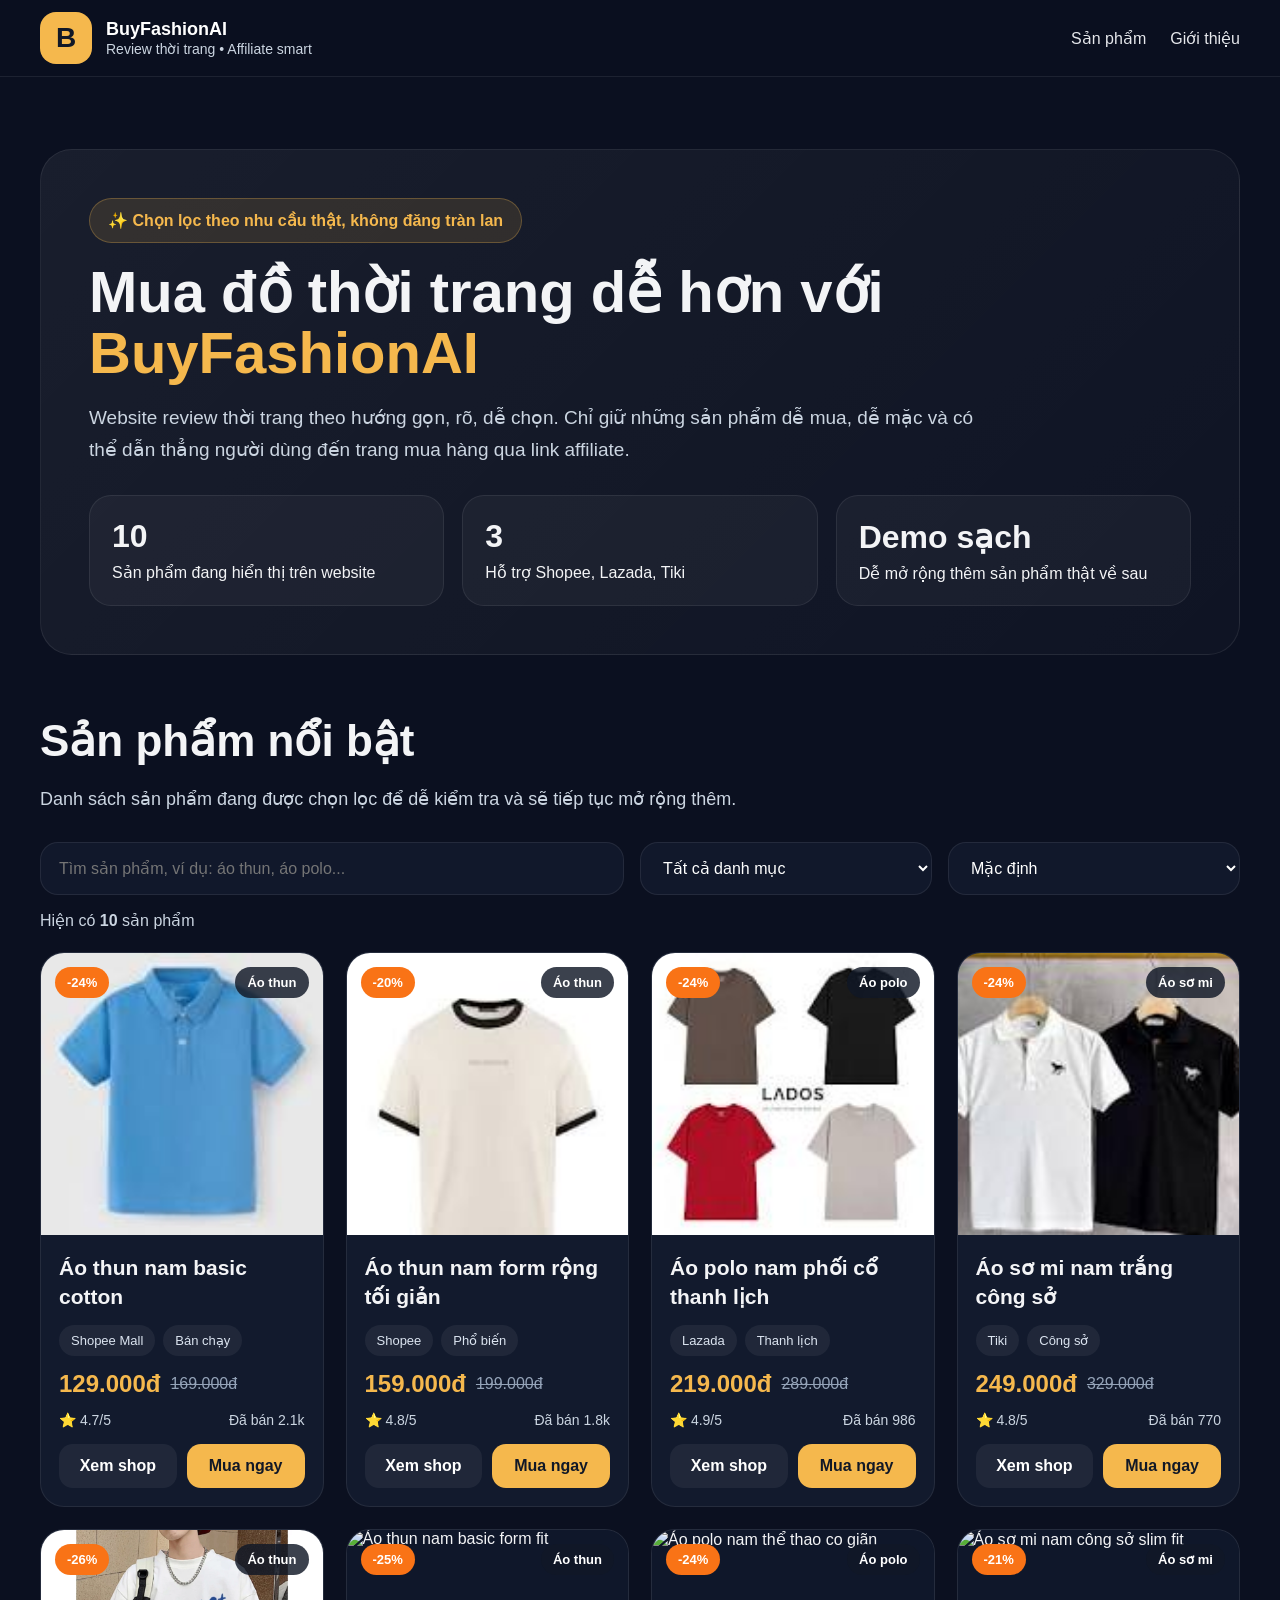
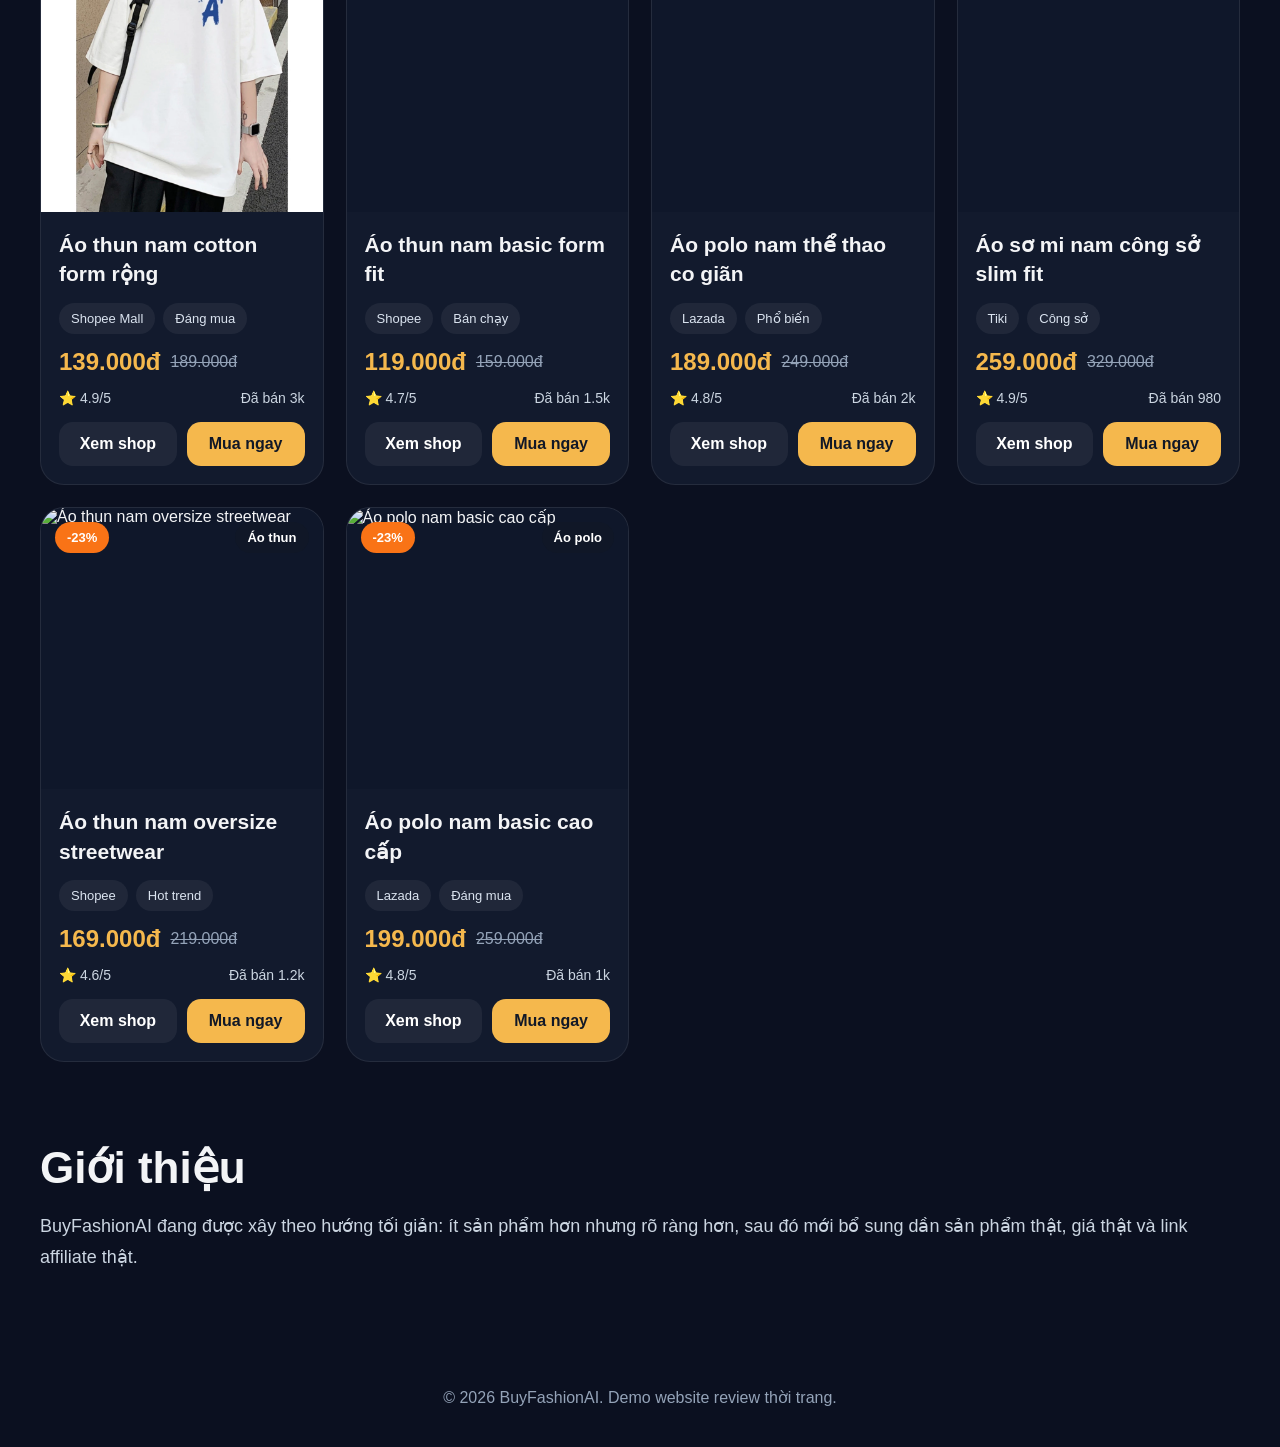
==== commit 8d63a9a9: "update text product section" ====
--- a/index.html
+++ b/index.html
@@ -58,7 +58,7 @@
       <div class="container">
         <h2 class="section-title">Sản phẩm nổi bật</h2>
         <p class="section-desc">
-          Danh sách hiện tại chỉ giữ 4 sản phẩm để dễ quản lý, dễ kiểm tra và tránh rối khi phát triển tiếp.
+         Danh sách sản phẩm đang được chọn lọc để dễ kiểm tra và sẽ tiếp tục mở rộng thêm.
         </p>
 
         <div class="toolbar">
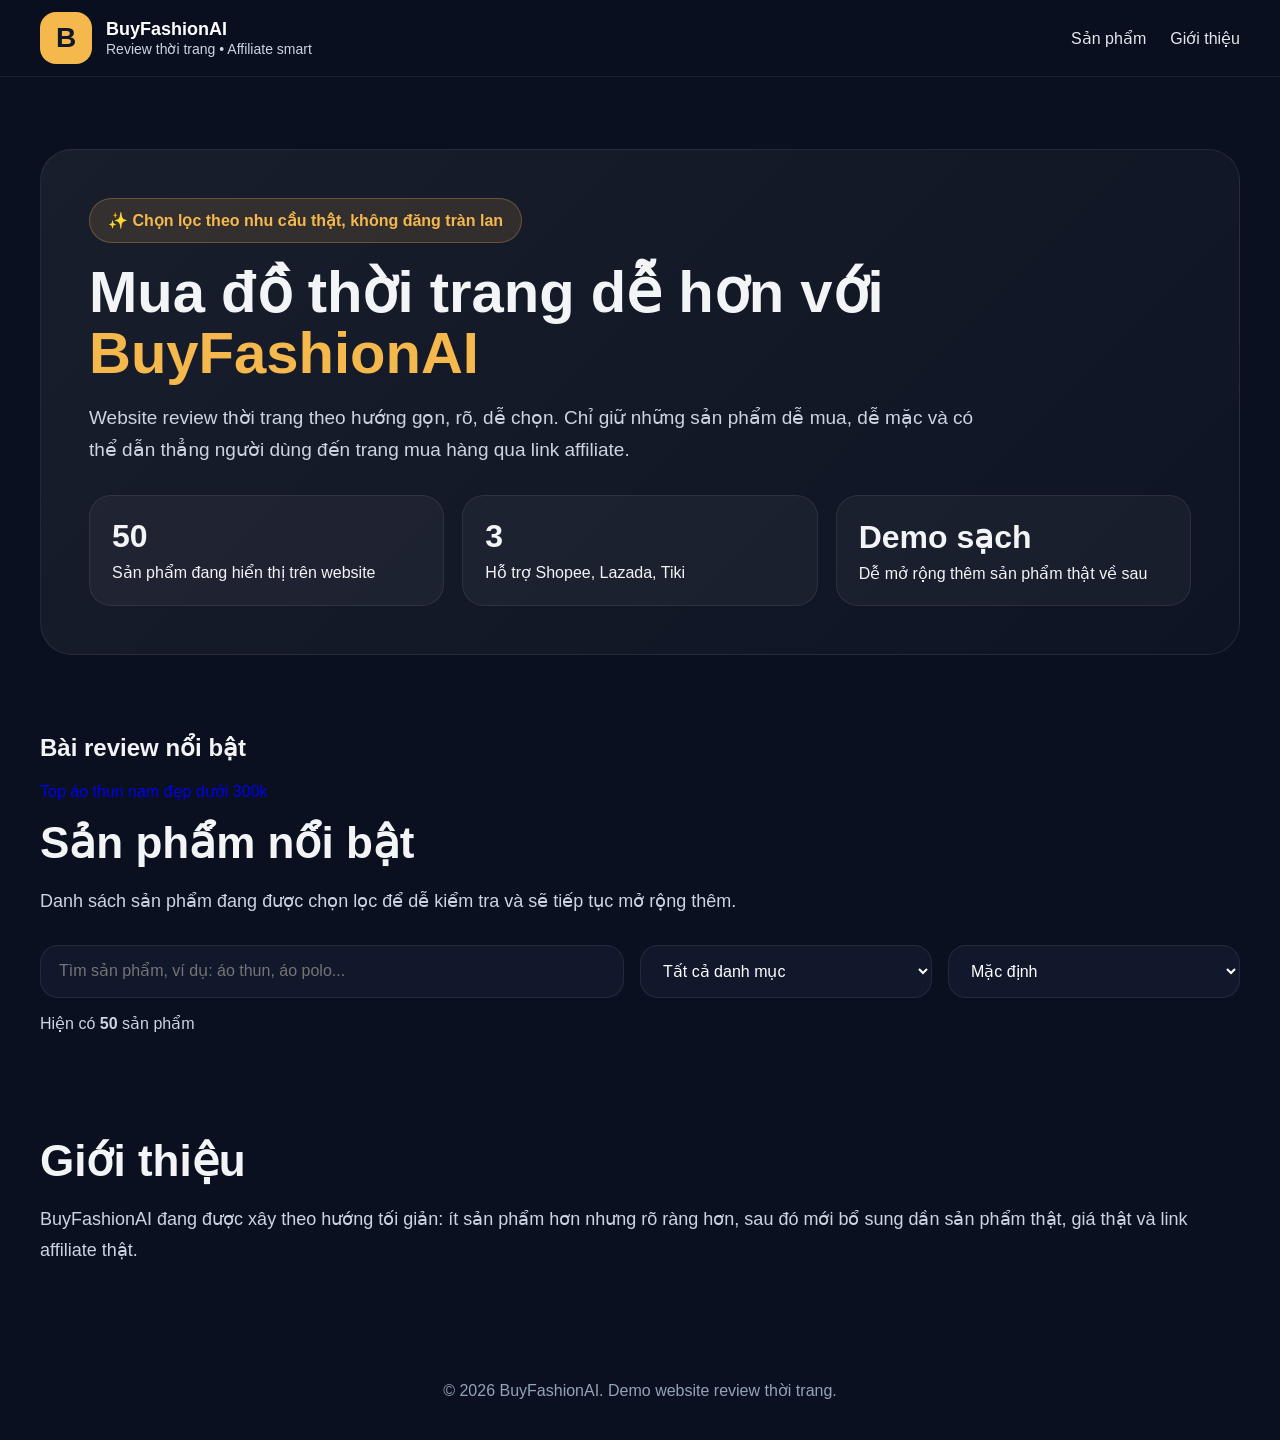
==== commit 4f40114d: "Add review section to homepage" ====
--- a/index.html
+++ b/index.html
@@ -53,9 +53,14 @@
         </div>
       </div>
     </section>
-
     <section class="products-section" id="products">
       <div class="container">
+        <h2>Bài review nổi bật</h2>
+<p>
+<a href="/reviews/ao-thun-nam-duoi-300k.html">
+Top áo thun nam đẹp dưới 300k
+</a>
+      </p>    
         <h2 class="section-title">Sản phẩm nổi bật</h2>
         <p class="section-desc">
          Danh sách sản phẩm đang được chọn lọc để dễ kiểm tra và sẽ tiếp tục mở rộng thêm.
